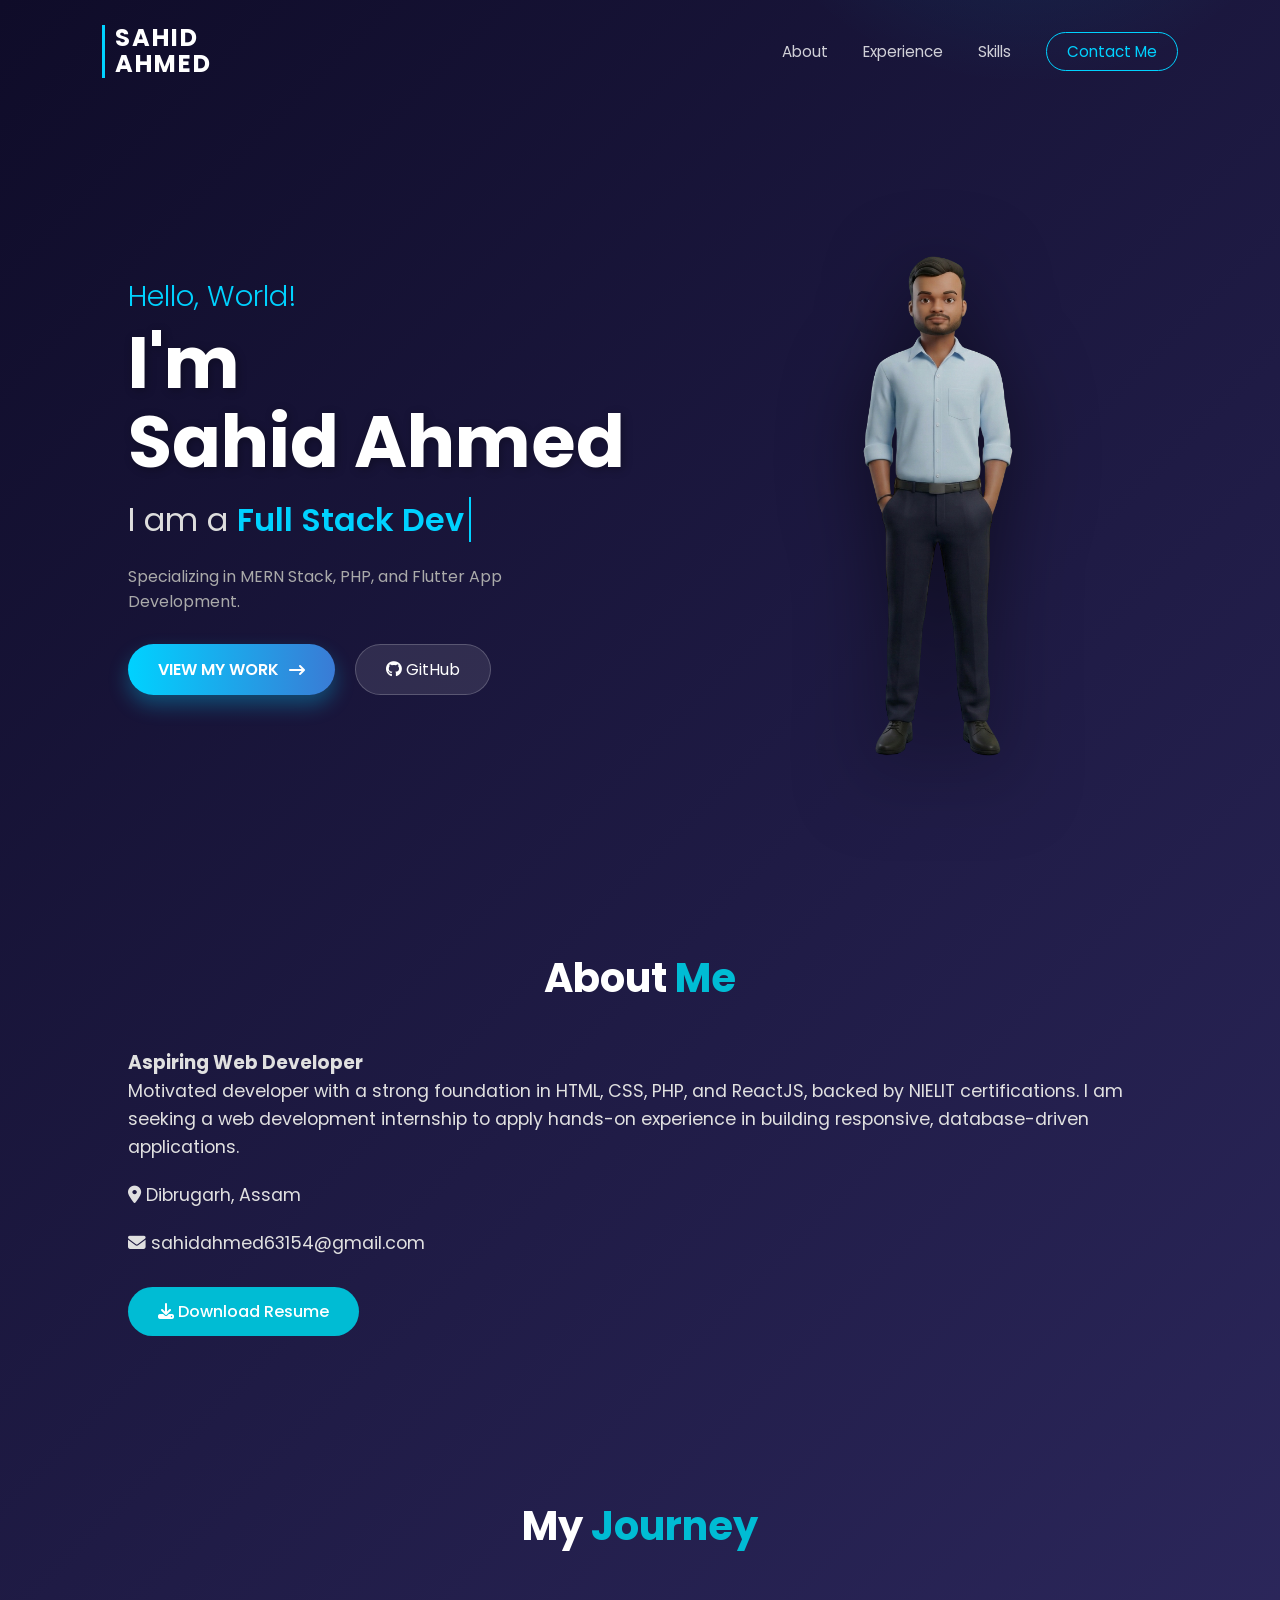
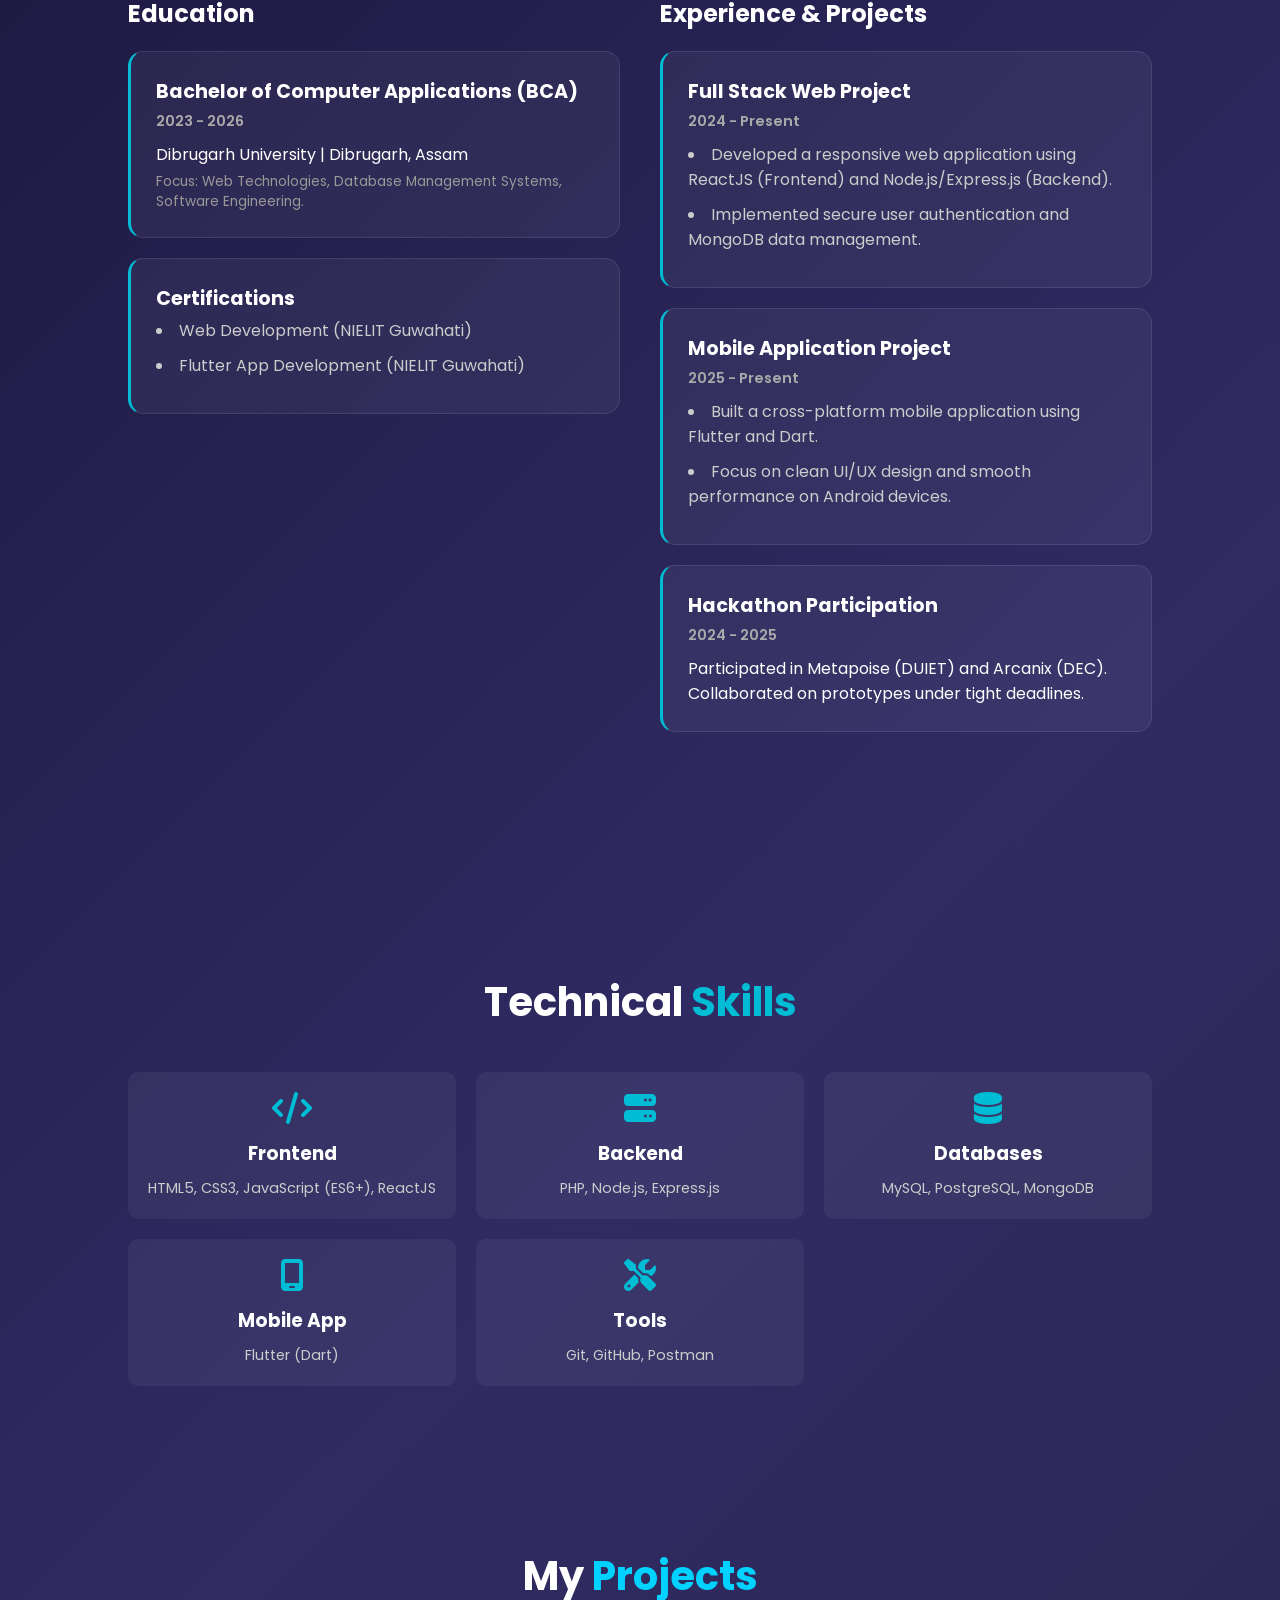
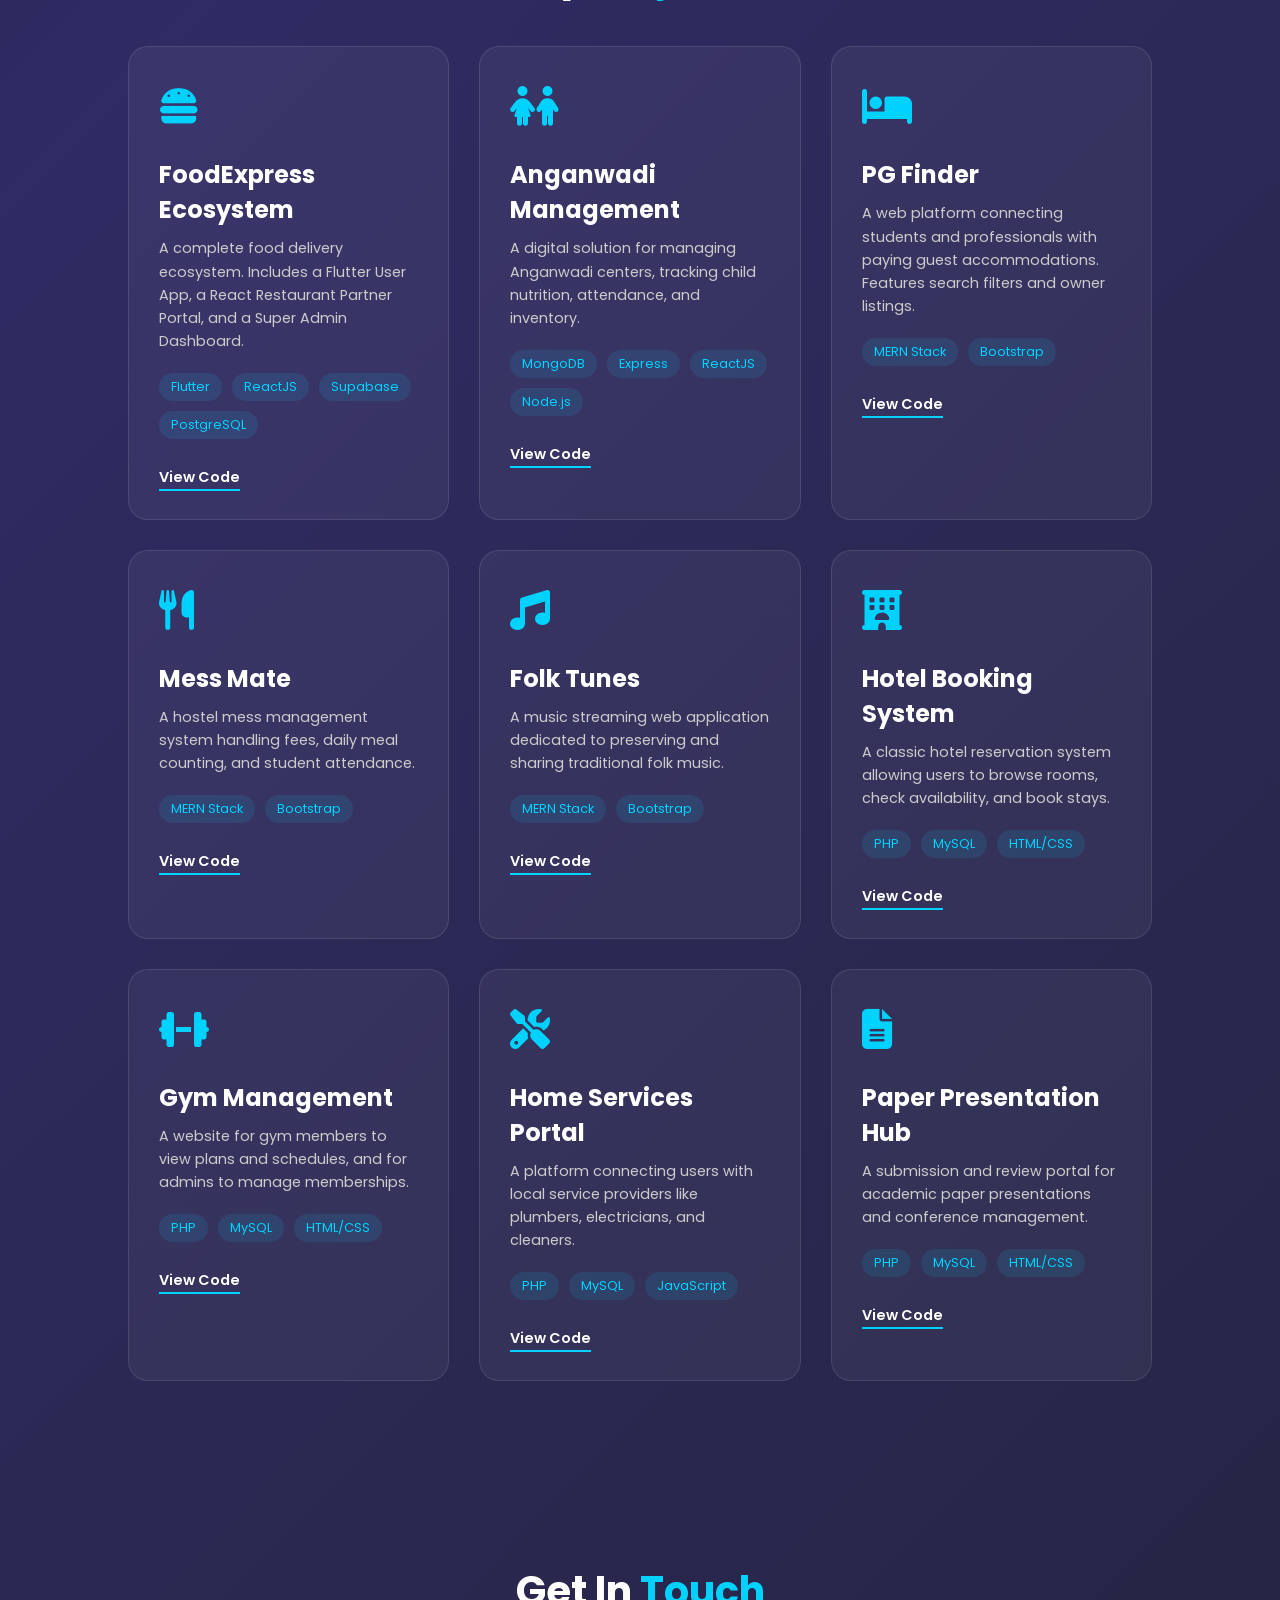
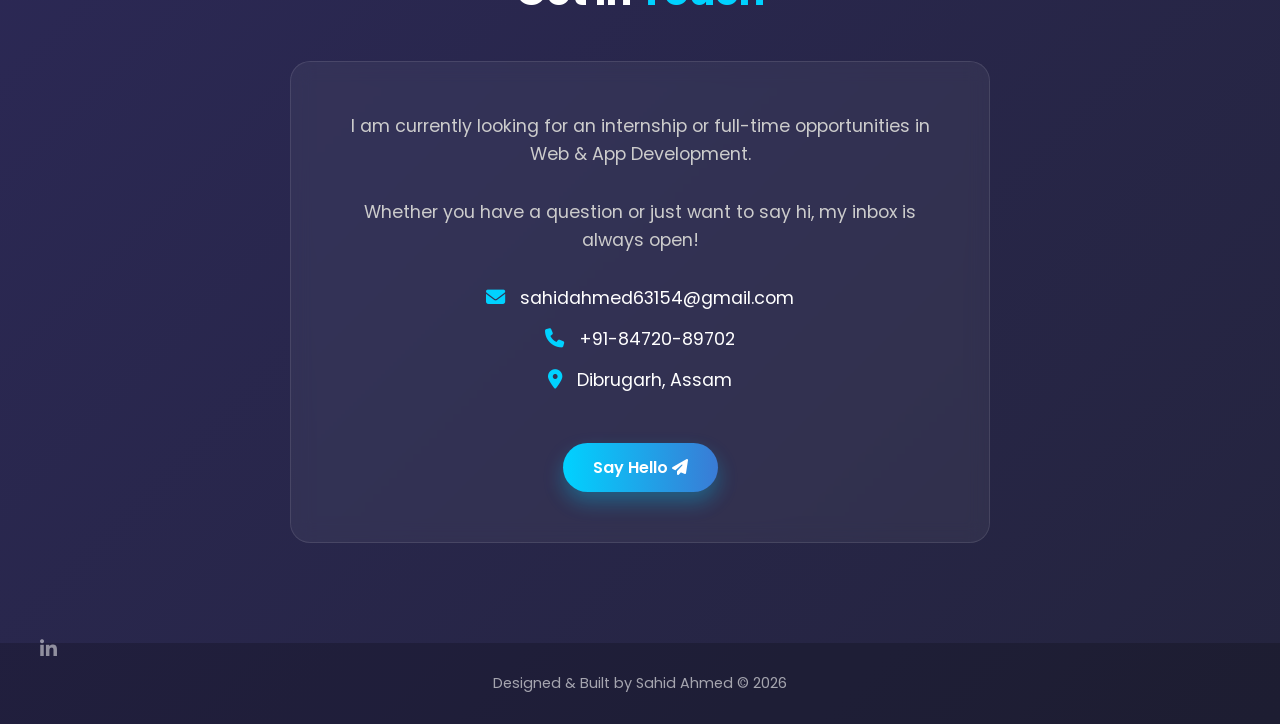
==== index.html @ f1ed44a5 "My portfolio website initial commit" ====
<!DOCTYPE html>
<html lang="en">
<head>
    <meta charset="UTF-8">
    <meta name="viewport" content="width=device-width, initial-scale=1.0">
    <title>Sahid Ahmed | Portfolio</title>
    <link href="https://fonts.googleapis.com/css2?family=Poppins:wght@300;500;700&display=swap" rel="stylesheet">
    <link rel="stylesheet" href="https://cdnjs.cloudflare.com/ajax/libs/font-awesome/6.4.0/css/all.min.css">
    <link rel="stylesheet" href="style.css">
    
    <style>
        /* --- FIX: CSS RESET --- */
        /* This removes the empty space/gap on the right side */
        * {
            margin: 0;
            padding: 0;
            box-sizing: border-box;
        }

        html, body {
            width: 100%;
            max-width: 100%;
            overflow-x: hidden; /* Prevents unwanted horizontal scrolling */
        }
        /* --------------------- */

        /* General Section Styling */
        section { padding: 80px 10%; }
        h2.section-title { font-size: 2.5rem; margin-bottom: 40px; color: #fff; }
        h2.section-title span { color: #00bcd4; }
        
        /* About Section */
        .about-container { display: flex; gap: 40px; align-items: center; color: #e0e0e0; }
        .about-text p { font-size: 1.1rem; line-height: 1.6; margin-bottom: 20px; }
        
        /* Resume Button */
        .btn-download {
            display: inline-block;
            padding: 12px 30px;
            background: #00bcd4;
            color: #fff;
            text-decoration: none;
            border-radius: 30px;
            font-weight: 500;
            transition: 0.3s;
            margin-top: 10px;
        }
        .btn-download:hover { background: #008ba3; transform: translateY(-3px); }

        /* Experience & Education Grid */
        .timeline-grid { display: grid; grid-template-columns: 1fr 1fr; gap: 40px; margin-bottom: 60px; }
        .timeline-box { background: rgba(255, 255, 255, 0.05); padding: 25px; border-radius: 15px; margin-bottom: 20px; border-left: 3px solid #00bcd4; }
        .timeline-box h3 { color: #fff; font-size: 1.2rem; margin-bottom: 5px; }
        .timeline-box .date { color: #aaa; font-size: 0.9rem; margin-bottom: 10px; display: block; }
        .timeline-box ul { list-style-position: inside; color: #ccc; }

        /* Skills Grid */
        .skills-container { display: grid; grid-template-columns: repeat(auto-fit, minmax(250px, 1fr)); gap: 20px; }
        .skill-card { background: rgba(255, 255, 255, 0.05); padding: 20px; border-radius: 10px; text-align: center; transition: 0.3s; }
        .skill-card:hover { transform: translateY(-5px); background: rgba(255, 255, 255, 0.1); }
        .skill-card i { font-size: 2rem; color: #00bcd4; margin-bottom: 15px; }
        .skill-card h3 { color: #fff; margin-bottom: 10px; }
        .skill-card p { color: #ccc; font-size: 0.9rem; }

        @media (max-width: 768px) {
            .about-container, .timeline-grid { flex-direction: column; grid-template-columns: 1fr; }
        }
    </style>
</head>
<body>

    <div class="background-blob"></div>

    <header>
        <a href="#" class="logo">SAHID <br> AHMED</a>
        <nav>
            <ul>
                <li><a href="#about">About</a></li>
                <li><a href="#experience">Experience</a></li>
                <li><a href="#skills">Skills</a></li>
                <li><a href="#contact" class="btn-contact">Contact Me</a></li>
            </ul>
        </nav>
    </header>

    <section class="hero">
        <div class="hero-content">
            <h3 class="fade-in delay-1">Hello, World!</h3>
            <h1 class="fade-in delay-2">I'm <br> <span class="highlight">Sahid Ahmed</span></h1>
            
            <h2 class="typing-container fade-in delay-3">I am a <span class="typing-text"></span></h2>
            
            <p class="fade-in delay-3 sub-text">
                Specializing in MERN Stack, PHP, and Flutter App Development.
            </p>

            <div class="fade-in delay-4 buttons-container">
                <a href="#projects" class="main-btn">
                    VIEW MY WORK 
                    <i class="fa-solid fa-arrow-right-long icon-arrow"></i>
                </a>
                <a href="https://github.com/Sahid1411" target="_blank" class="secondary-btn">
                    <i class="fa-brands fa-github"></i> GitHub
                </a>
            </div>
        </div>

        <div class="hero-image-container fade-in delay-3">
            <img src="./assets/image-1.png" alt="Sahid Ahmed 3D Avatar" class="avatar parallax-target">
        </div>
    </section>

    <section id="about">
        <h2 class="section-title">About <span>Me</span></h2>
        <div class="about-container">
            <div class="about-text">
                <h3>Aspiring Web Developer</h3>
                <p>
                    Motivated developer with a strong foundation in HTML, CSS, PHP, and ReactJS, backed by NIELIT certifications. 
                    I am seeking a web development internship to apply hands-on experience in building responsive, database-driven applications.
                </p>
                <div class="contact-mini">
                    <p><i class="fa-solid fa-location-dot"></i> Dibrugarh, Assam</p>
                    <p><i class="fa-solid fa-envelope"></i> sahidahmed63154@gmail.com</p>
                </div>
                <a href="./assets/Sahid Resume.pdf" target="_blank" class="btn-download">
                    <i class="fa-solid fa-download"></i> Download Resume
                </a>
            </div>
        </div>
    </section>

    <section id="experience">
        <h2 class="section-title">My <span>Journey</span></h2>
        
        <div class="timeline-grid">
            <div class="education">
                <h3 style="color:white; margin-bottom:20px; font-size: 1.5rem;">Education</h3>
                <div class="timeline-box">
                    <h3>Bachelor of Computer Applications (BCA)</h3>
                    <span class="date">2023 - 2026</span>
                    <p>Dibrugarh University | Dibrugarh, Assam</p>
                    <p style="font-size: 0.85rem; color: #999; margin-top: 5px;">Focus: Web Technologies, Database Management Systems, Software Engineering.</p>
                </div>
                <div class="timeline-box">
                    <h3>Certifications</h3>
                    <ul>
                        <li>Web Development (NIELIT Guwahati)</li>
                        <li>Flutter App Development (NIELIT Guwahati)</li>
                    </ul>
                </div>
            </div>

            <div class="experience">
                <h3 style="color:white; margin-bottom:20px; font-size: 1.5rem;">Experience & Projects</h3>
                
                <div class="timeline-box">
                    <h3>Full Stack Web Project</h3>
                    <span class="date">2024 - Present</span>
                    <ul>
                        <li>Developed a responsive web application using ReactJS (Frontend) and Node.js/Express.js (Backend).</li>
                        <li>Implemented secure user authentication and MongoDB data management.</li>
                    </ul>
                </div>

                <div class="timeline-box">
                    <h3>Mobile Application Project</h3>
                    <span class="date">2025 - Present</span>
                    <ul>
                        <li>Built a cross-platform mobile application using Flutter and Dart.</li>
                        <li>Focus on clean UI/UX design and smooth performance on Android devices.</li>
                    </ul>
                </div>

                <div class="timeline-box">
                    <h3>Hackathon Participation</h3>
                    <span class="date">2024 - 2025</span>
                    <p>Participated in Metapoise (DUIET) and Arcanix (DEC). Collaborated on prototypes under tight deadlines.</p>
                </div>
            </div>
        </div>
    </section>

    <section id="skills">
        <h2 class="section-title">Technical <span>Skills</span></h2>
        
        <div class="skills-container">
            <div class="skill-card">
                <i class="fa-solid fa-code"></i>
                <h3>Frontend</h3>
                <p>HTML5, CSS3, JavaScript (ES6+), ReactJS</p>
            </div>
            <div class="skill-card">
                <i class="fa-solid fa-server"></i>
                <h3>Backend</h3>
                <p>PHP, Node.js, Express.js</p>
            </div>
            <div class="skill-card">
                <i class="fa-solid fa-database"></i>
                <h3>Databases</h3>
                <p>MySQL, PostgreSQL, MongoDB</p>
            </div>
            <div class="skill-card">
                <i class="fa-solid fa-mobile-screen"></i>
                <h3>Mobile App</h3>
                <p>Flutter (Dart)</p>
            </div>
            <div class="skill-card">
                <i class="fa-solid fa-screwdriver-wrench"></i>
                <h3>Tools</h3>
                <p>Git, GitHub, Postman</p>
            </div>
        </div>
    </section>

    <section id="projects" class="projects-section">
        <h2 class="section-title">My <span class="highlight">Projects</span></h2>
        
        <div class="projects-container">
            
            <div class="project-card">
                <div class="card-icon"><i class="fa-solid fa-burger"></i></div>
                <h3>FoodExpress Ecosystem</h3>
                <p>A complete food delivery ecosystem. Includes a Flutter User App, a React Restaurant Partner Portal, and a Super Admin Dashboard.</p>
                <div class="tech-stack">
                    <span>Flutter</span>
                    <span>ReactJS</span>
                    <span>Supabase</span>
                    <span>PostgreSQL</span>
                </div>
                <a href="#" class="card-btn">View Code</a>
            </div>

            <div class="project-card">
                <div class="card-icon"><i class="fa-solid fa-children"></i></div>
                <h3>Anganwadi Management</h3>
                <p>A digital solution for managing Anganwadi centers, tracking child nutrition, attendance, and inventory.</p>
                <div class="tech-stack">
                    <span>MongoDB</span>
                    <span>Express</span>
                    <span>ReactJS</span>
                    <span>Node.js</span>
                </div>
                <a href="#" class="card-btn">View Code</a>
            </div>

            <div class="project-card">
                <div class="card-icon"><i class="fa-solid fa-bed"></i></div>
                <h3>PG Finder</h3>
                <p>A web platform connecting students and professionals with paying guest accommodations. Features search filters and owner listings.</p>
                <div class="tech-stack">
                    <span>MERN Stack</span>
                    <span>Bootstrap</span>
                </div>
                <a href="#" class="card-btn">View Code</a>
            </div>

            <div class="project-card">
                <div class="card-icon"><i class="fa-solid fa-utensils"></i></div>
                <h3>Mess Mate</h3>
                <p>A hostel mess management system handling fees, daily meal counting, and student attendance.</p>
                <div class="tech-stack">
                    <span>MERN Stack</span>
                    <span>Bootstrap</span>
                </div>
                <a href="#" class="card-btn">View Code</a>
            </div>

            <div class="project-card">
                <div class="card-icon"><i class="fa-solid fa-music"></i></div>
                <h3>Folk Tunes</h3>
                <p>A music streaming web application dedicated to preserving and sharing traditional folk music.</p>
                <div class="tech-stack">
                    <span>MERN Stack</span>
                    <span>Bootstrap</span>
                </div>
                <a href="#" class="card-btn">View Code</a>
            </div>

            <div class="project-card">
                <div class="card-icon"><i class="fa-solid fa-hotel"></i></div>
                <h3>Hotel Booking System</h3>
                <p>A classic hotel reservation system allowing users to browse rooms, check availability, and book stays.</p>
                <div class="tech-stack">
                    <span>PHP</span>
                    <span>MySQL</span>
                    <span>HTML/CSS</span>
                </div>
                <a href="#" class="card-btn">View Code</a>
            </div>

            <div class="project-card">
                <div class="card-icon"><i class="fa-solid fa-dumbbell"></i></div>
                <h3>Gym Management</h3>
                <p>A website for gym members to view plans and schedules, and for admins to manage memberships.</p>
                <div class="tech-stack">
                    <span>PHP</span>
                    <span>MySQL</span>
                    <span>HTML/CSS</span>
                </div>
                <a href="#" class="card-btn">View Code</a>
            </div>

            <div class="project-card">
                <div class="card-icon"><i class="fa-solid fa-screwdriver-wrench"></i></div>
                <h3>Home Services Portal</h3>
                <p>A platform connecting users with local service providers like plumbers, electricians, and cleaners.</p>
                <div class="tech-stack">
                    <span>PHP</span>
                    <span>MySQL</span>
                    <span>JavaScript</span>
                </div>
                <a href="#" class="card-btn">View Code</a>
            </div>

            <div class="project-card">
                <div class="card-icon"><i class="fa-solid fa-file-lines"></i></div>
                <h3>Paper Presentation Hub</h3>
                <p>A submission and review portal for academic paper presentations and conference management.</p>
                <div class="tech-stack">
                    <span>PHP</span>
                    <span>MySQL</span>
                    <span>HTML/CSS</span>
                </div>
                <a href="#" class="card-btn">View Code</a>
            </div>

        </div>
    </section>

    <section id="contact" class="contact-section">
        <h2 class="section-title">Get In <span class="highlight">Touch</span></h2>
        
        <div class="contact-container">
            <div class="contact-content">
                <p>I am currently looking for an internship or full-time opportunities in Web & App Development.</p>
                <p>Whether you have a question or just want to say hi, my inbox is always open!</p>
                
                <div class="contact-details">
                    <div class="contact-item">
                        <i class="fa-solid fa-envelope"></i>
                        <span>sahidahmed63154@gmail.com</span>
                    </div>
                    <div class="contact-item">
                        <i class="fa-solid fa-phone"></i>
                        <span>+91-84720-89702</span>
                    </div>
                    <div class="contact-item">
                        <i class="fa-solid fa-location-dot"></i>
                        <span>Dibrugarh, Assam</span>
                    </div>
                </div>

                <a href="mailto:sahidahmed63154@gmail.com" class="main-btn contact-btn">
                    Say Hello <i class="fa-solid fa-paper-plane"></i>
                </a>
            </div>
        </div>
    </section>

    <footer>
        <p>Designed & Built by <span class="highlight">Sahid Ahmed</span> © <span id="real_date"></span></p>
    </footer>

    <div class="social-sidebar fade-in delay-4">
        <a href="https://www.linkedin.com/in/sahid-ahmed-0505822b9/" target="_blank"><i class="fa-brands fa-linkedin-in"></i></a>
        <!-- <a href="#"><i class="fa-brands fa-instagram"></i></a> -->
        <a href="mailto:sahidahmed63154@gmail.com"><i class="fa-envelope"></i></a>
    </div>

    <script src="script.js"></script>

    <script>
       function setDate() { 
            const now = new Date();
            const year = now.getFullYear();
            document.getElementById('real_date').innerHTML = year;
        }

        // 2. Call the function here immediately
        setDate();
    </script>
</body>
</html>
---- style.css ----
/* === Color Variables === */
:root {
    --bg-start: #0f0c29;
    --bg-middle: #302b63;
    --bg-end: #24243e;
    --accent: #00d2ff; /* Cyan Blue for a tech feel */
    --accent-hover: #3a7bd5;
    --text-white: #ffffff;
    --glass: rgba(255, 255, 255, 0.1);
}

* {
    margin: 0;
    padding: 0;
    box-sizing: border-box;
    font-family: 'Poppins', sans-serif;
}

body {
    background: linear-gradient(135deg, var(--bg-start), var(--bg-middle), var(--bg-end));
    color: var(--text-white);
    min-height: 100vh;
    overflow-x: hidden;
    position: relative;
}

/* === Floating Background Glow === */
.background-blob {
    position: absolute;
    top: -10%;
    right: -5%;
    width: 50vw;
    height: 50vw;
    background: radial-gradient(circle, rgba(0, 210, 255, 0.15) 0%, rgba(0,0,0,0) 70%);
    border-radius: 50%;
    z-index: -1;
    pointer-events: none;
    animation: pulse 10s infinite alternate;
}

@keyframes pulse {
    0% { transform: scale(1); }
    100% { transform: scale(1.1); }
}

/* === Header === */
header {
    display: flex;
    justify-content: space-between;
    align-items: center;
    padding: 25px 8%;
    width: 100%;
    z-index: 100;
}

.logo {
    font-weight: 700;
    font-size: 1.5rem;
    color: var(--text-white);
    text-decoration: none;
    letter-spacing: 2px;
    border-left: 3px solid var(--accent);
    padding-left: 10px;
    line-height: 1.1;
}

nav ul {
    display: flex;
    list-style: none;
}

nav ul li {
    margin-left: 35px;
}

nav ul li a {
    text-decoration: none;
    color: rgba(255,255,255,0.8);
    font-size: 0.95rem;
    transition: 0.3s;
}

nav ul li a:hover {
    color: var(--accent);
}

.btn-contact {
    padding: 8px 20px;
    border: 1px solid var(--accent);
    border-radius: 20px;
    color: var(--accent) !important;
}

.btn-contact:hover {
    background: var(--accent);
    color: #fff !important;
    box-shadow: 0 0 15px var(--accent);
}

/* === Hero Section === */
.hero {
    height: 85vh;
    display: flex;
    align-items: center;
    justify-content: space-between;
    padding: 0 10%;
}

.hero-content {
    max-width: 600px;
    z-index: 2;
}

.hero-content h3 {
    font-size: 1.8rem;
    font-weight: 300;
    color: var(--accent);
    margin-bottom: 5px;
}

.hero-content h1 {
    font-size: 4.5rem;
    font-weight: 700;
    line-height: 1.1;
    margin-bottom: 15px;
    text-shadow: 2px 2px 10px rgba(0,0,0,0.3);
}

.typing-container {
    font-size: 2rem;
    font-weight: 400;
    margin-bottom: 20px;
    color: #ddd;
    height: 3rem; /* Fixed height to prevent jumping */
}

.typing-text {
    color: var(--accent);
    font-weight: 600;
    border-right: 2px solid var(--accent); /* Cursor */
    padding-right: 5px;
    animation: blink 0.7s infinite;
}

@keyframes blink { 50% { border-color: transparent; } }

.sub-text {
    font-size: 1rem;
    color: #aaa;
    margin-bottom: 30px;
    max-width: 80%;
}

/* === Buttons === */
.buttons-container {
    display: flex;
    gap: 20px;
}

.main-btn {
    text-decoration: none;
    background: linear-gradient(to right, var(--accent), var(--accent-hover));
    color: white;
    padding: 12px 30px;
    border-radius: 30px;
    font-weight: 600;
    box-shadow: 0 10px 20px rgba(0, 210, 255, 0.3);
    transition: transform 0.3s;
    display: flex;
    align-items: center;
    gap: 10px;
}

.secondary-btn {
    text-decoration: none;
    color: white;
    padding: 12px 30px;
    border-radius: 30px;
    border: 1px solid rgba(255,255,255,0.2);
    background: var(--glass);
    backdrop-filter: blur(5px);
    transition: 0.3s;
}

.main-btn:hover, .secondary-btn:hover {
    transform: translateY(-3px);
}

/* === Avatar & Parallax === */
.hero-image-container {
    position: relative;
    width: 45%;
    display: flex;
    justify-content: center;
}

.avatar {
    width: 100%;
    max-width: 500px;
    /* This makes the image look 3D and floating */
    filter: drop-shadow(0 20px 40px rgba(0,0,0,0.5)); 
    transition: transform 0.1s ease-out;
}

/* === Social Sidebar === */
.social-sidebar {
    position: absolute;
    left: 40px;
    bottom: 40px;
    display: flex;
    flex-direction: column;
    gap: 20px;
}

.social-sidebar a {
    color: rgba(255,255,255,0.5);
    font-size: 1.2rem;
    transition: 0.3s;
}

.social-sidebar a:hover {
    color: var(--accent);
    transform: scale(1.2);
}

/* === Entrance Animation === */
.fade-in {
    opacity: 0;
    transform: translateY(30px);
    animation: fadeInUp 0.8s forwards;
}

.delay-1 { animation-delay: 0.2s; }
.delay-2 { animation-delay: 0.4s; }
.delay-3 { animation-delay: 0.6s; }
.delay-4 { animation-delay: 0.8s; }

@keyframes fadeInUp {
    to {
        opacity: 1;
        transform: translateY(0);
    }
}

/* Responsive */
@media (max-width: 900px) {
    .hero { flex-direction: column-reverse; justify-content: center; text-align: center; height: auto; padding-top: 100px; }
    .logo { font-size: 1.2rem; }
    nav { display: none; } /* Hidden for mobile simplicity */
    .hero-image-container { width: 80%; margin-bottom: 30px; }
    .buttons-container { justify-content: center; }
    .social-sidebar { display: none; }
    .hero-content h1 { font-size: 3rem; }
}


/* === PROJECTS SECTION STYLES === */
.projects-section {
    padding: 80px 10%;
    min-height: 100vh; /* Takes up full screen height */
    position: relative;
    z-index: 2;
}

.section-title {
    font-size: 2.5rem;
    text-align: center;
    margin-bottom: 60px;
}

.section-title .highlight {
    color: var(--accent);
}

.projects-container {
    display: grid;
    grid-template-columns: repeat(auto-fit, minmax(300px, 1fr));
    gap: 30px;
}

.project-card {
    background: rgba(255, 255, 255, 0.05); /* Glass effect */
    border: 1px solid rgba(255, 255, 255, 0.1);
    border-radius: 20px;
    padding: 30px;
    transition: 0.4s ease;
    position: relative;
    overflow: hidden;
}

.project-card:hover {
    transform: translateY(-10px);
    background: rgba(255, 255, 255, 0.1);
    border-color: var(--accent);
    box-shadow: 0 10px 30px rgba(0, 210, 255, 0.2);
}

.card-icon {
    font-size: 2.5rem;
    color: var(--accent);
    margin-bottom: 20px;
}

.project-card h3 {
    font-size: 1.5rem;
    margin-bottom: 10px;
}

.project-card p {
    font-size: 0.9rem;
    color: #ccc;
    margin-bottom: 20px;
    line-height: 1.6;
}

.tech-stack {
    display: flex;
    gap: 10px;
    margin-bottom: 25px;
    flex-wrap: wrap;
}

.tech-stack span {
    font-size: 0.8rem;
    background: rgba(0, 210, 255, 0.1);
    color: var(--accent);
    padding: 5px 12px;
    border-radius: 15px;
}

.card-btn {
    text-decoration: none;
    color: white;
    font-size: 0.9rem;
    font-weight: 600;
    border-bottom: 2px solid var(--accent);
    padding-bottom: 2px;
    transition: 0.3s;
}

.card-btn:hover {
    color: var(--accent);
}

/* =========================================
   EXPERIENCE & EDUCATION CARD HOVER EFFECTS
   ========================================= */

/* This ensures your experience/education cards share the same 
   base styling and hover effects as the project cards.
*/

/* 1. Base Card Styling (Glass Effect) */
.timeline-box {
    background: rgba(255, 255, 255, 0.05); /* Glassy background */
    border: 1px solid rgba(255, 255, 255, 0.1); /* Subtle border */
    border-radius: 20px; /* Rounded corners */
    padding: 30px;
    transition: all 0.4s ease; /* Smooth transition for the hover effect */
    position: relative;
    overflow: hidden;
    margin-bottom: 30px; /* Spacing between cards */
}

/* 2. The Hover Effect (Move up + Glow) */
.timeline-box:hover {
    transform: translateY(-10px); /* Move up by 10px */
    background: rgba(255, 255, 255, 0.1); /* Slightly brighter background */
    border-color: var(--accent); /* Accent color border */
    box-shadow: 0 10px 30px rgba(0, 210, 255, 0.2); /* Glowing shadow */
}

/* 3. Styling for list items inside the cards */
.timeline-box ul li {
    margin-bottom: 10px;
    color: #ccc; /* Lighter text color */
}

/* 4. Make sure the "date" stands out */
.timeline-box .date {
    color: var(--accent);
    font-weight: 600;
    display: block;
    margin-bottom: 15px;
}

/* === CONTACT SECTION === */
.contact-section {
    padding: 100px 10%;
    text-align: center;
    position: relative;
    z-index: 2;
}

.contact-container {
    display: flex;
    justify-content: center;
    align-items: center;
}

.contact-content {
    background: rgba(255, 255, 255, 0.05);
    padding: 50px;
    border-radius: 20px;
    border: 1px solid rgba(255, 255, 255, 0.1);
    max-width: 700px;
    backdrop-filter: blur(10px);
}

.contact-content p {
    color: #ccc;
    font-size: 1.1rem;
    margin-bottom: 30px;
    line-height: 1.6;
}

.contact-details {
    display: flex;
    flex-direction: column;
    gap: 15px;
    margin-bottom: 40px;
}

.contact-item {
    display: flex;
    align-items: center;
    justify-content: center;
    gap: 15px;
    font-size: 1.1rem;
    color: var(--text-white);
}

.contact-item i {
    color: var(--accent);
    font-size: 1.2rem;
}

.contact-btn {
    display: inline-block;
    margin-top: 10px;
}

/* === FOOTER === */
footer {
    text-align: center;
    padding: 30px;
    background: rgba(0, 0, 0, 0.2);
    color: rgba(255, 255, 255, 0.6);
    font-size: 0.9rem;
}
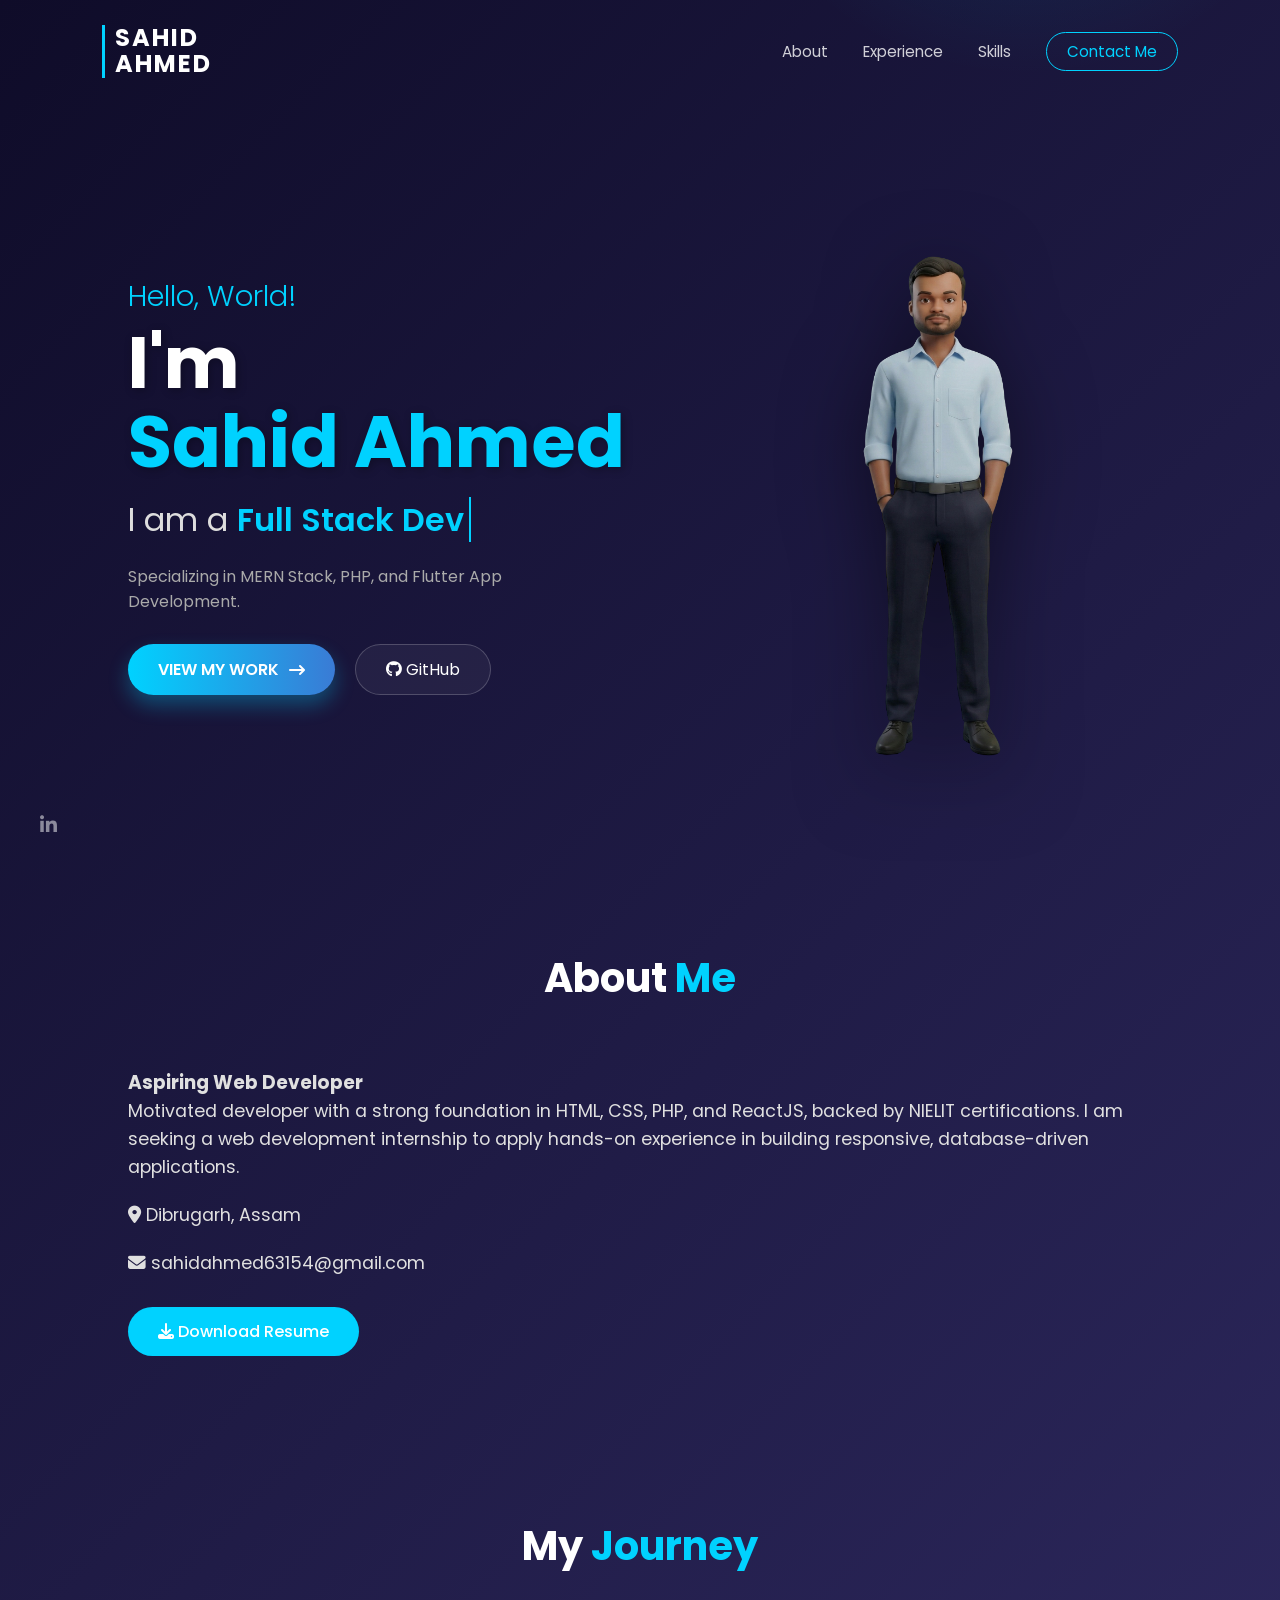
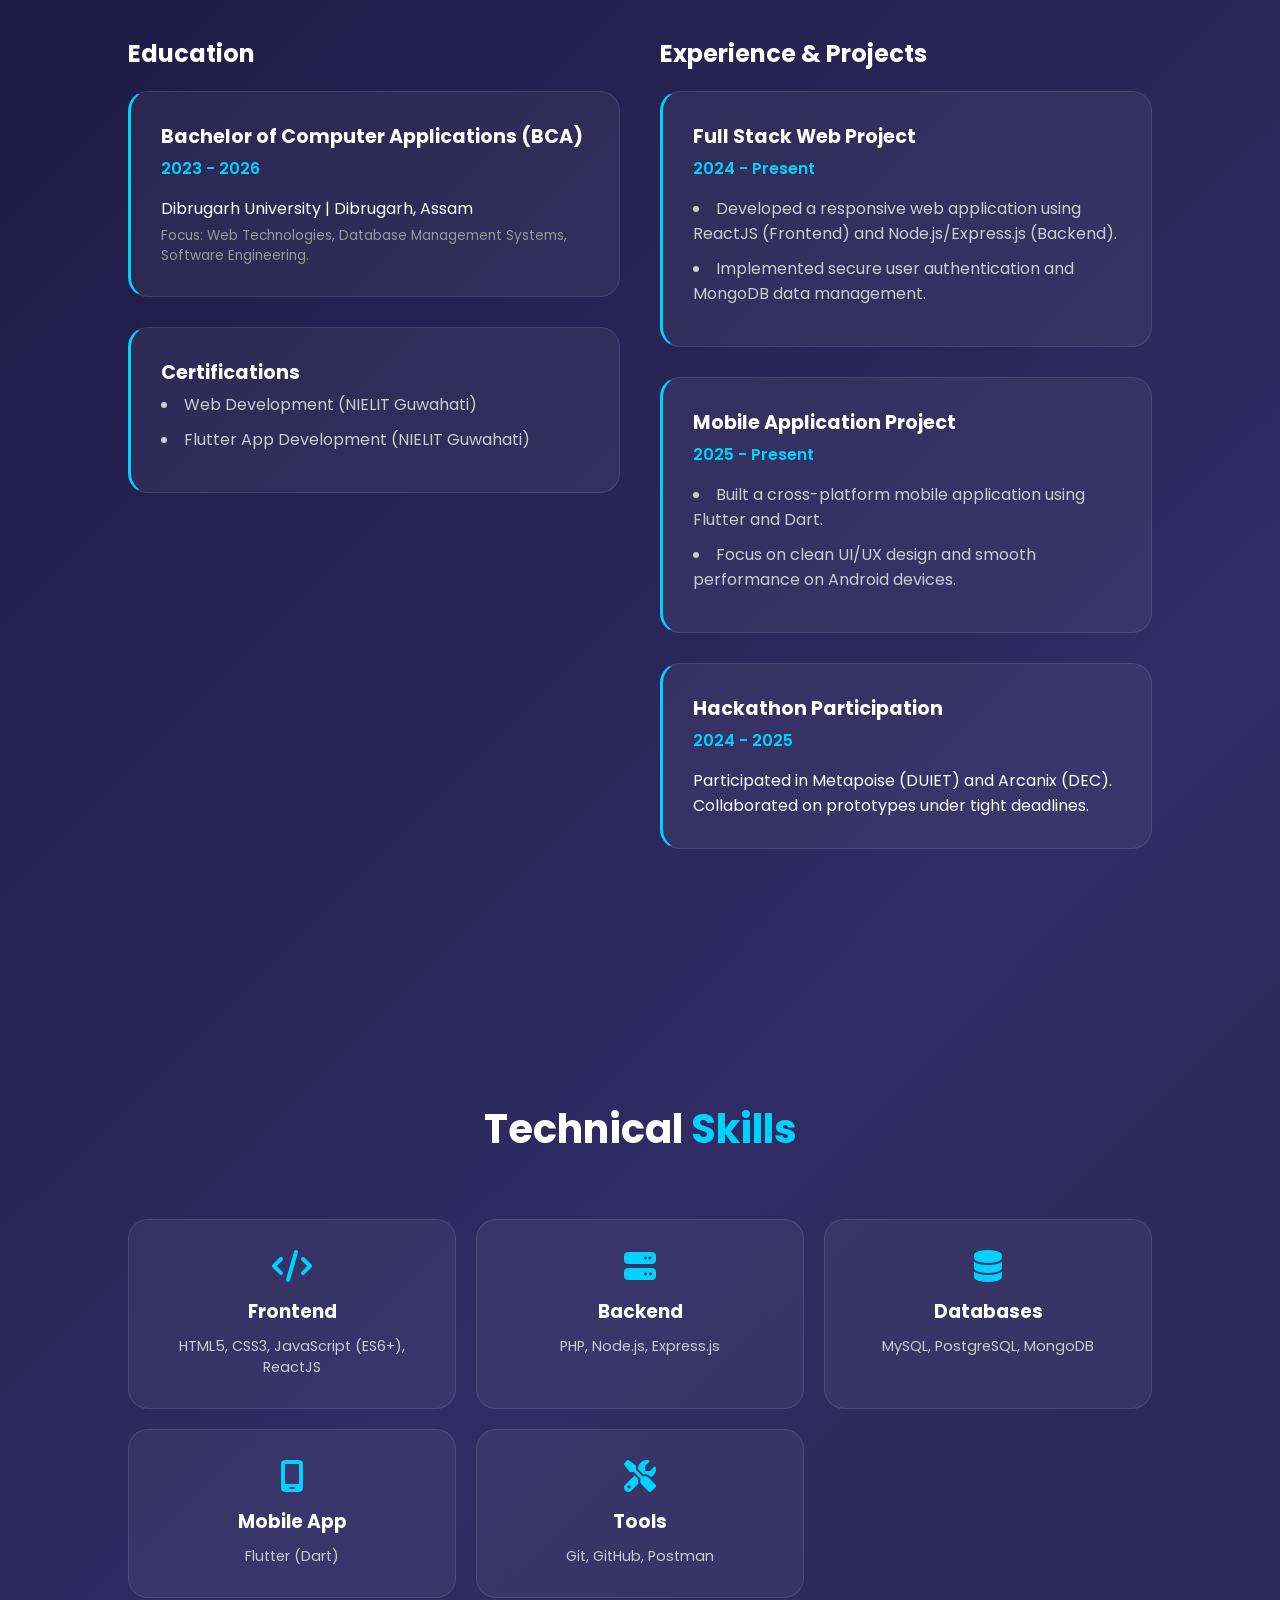
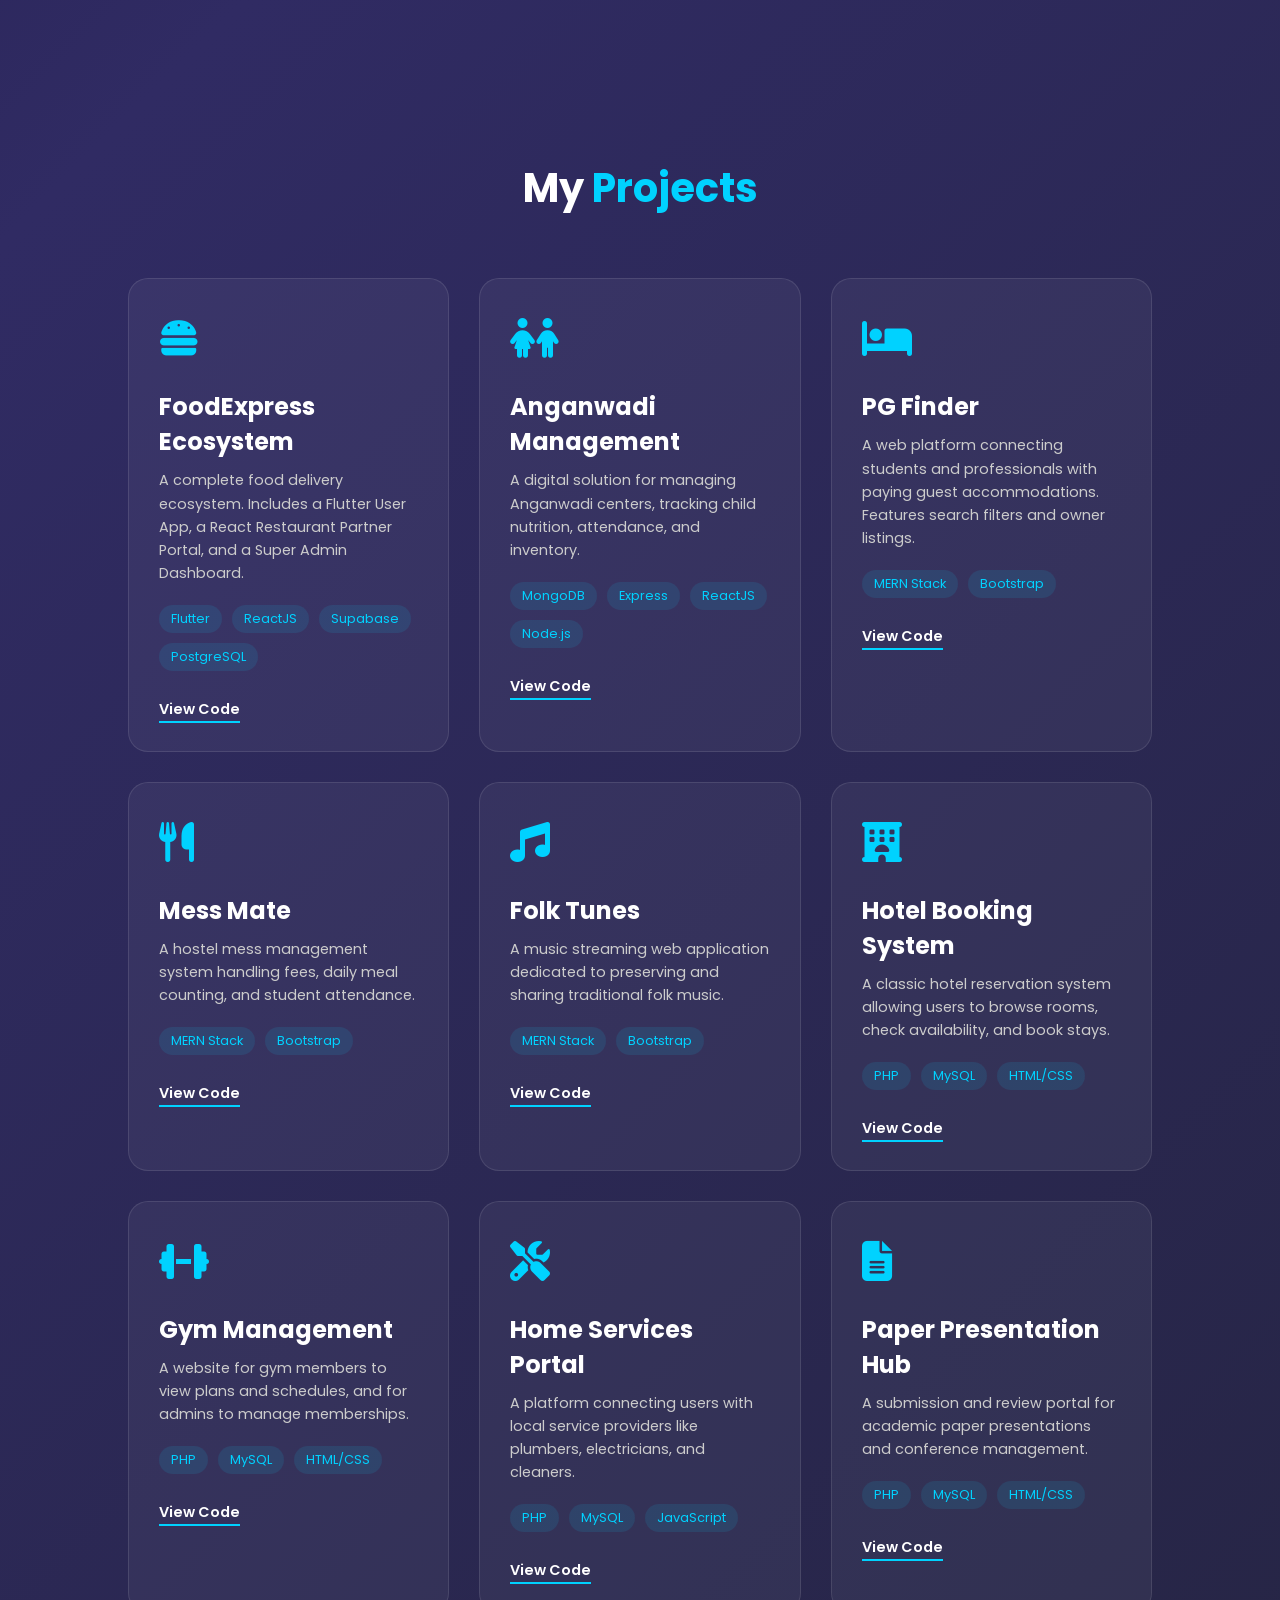
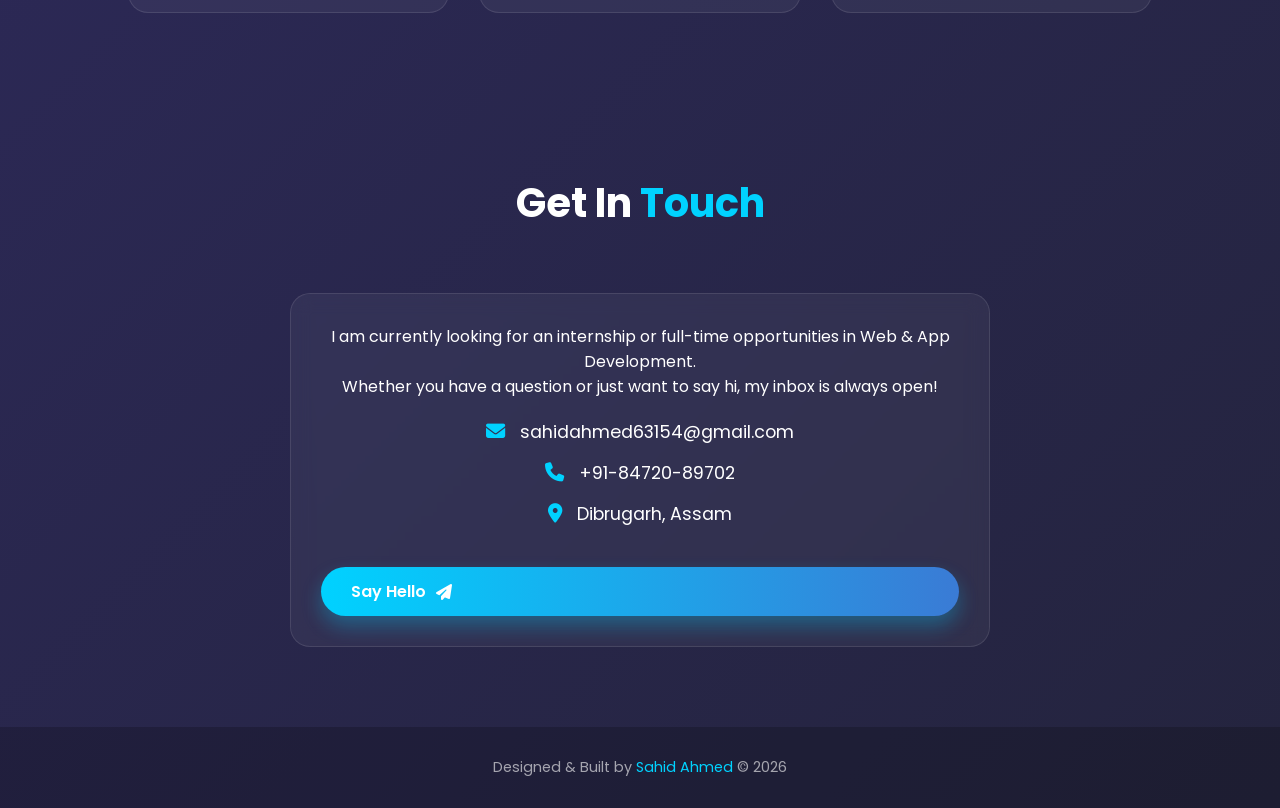
==== commit 6d9e2dfc: "Fixed mobile responsiveness and updated styles" ====
--- a/index.html
+++ b/index.html
@@ -7,65 +7,6 @@
     <link href="https://fonts.googleapis.com/css2?family=Poppins:wght@300;500;700&display=swap" rel="stylesheet">
     <link rel="stylesheet" href="https://cdnjs.cloudflare.com/ajax/libs/font-awesome/6.4.0/css/all.min.css">
     <link rel="stylesheet" href="style.css">
-    
-    <style>
-        /* --- FIX: CSS RESET --- */
-        /* This removes the empty space/gap on the right side */
-        * {
-            margin: 0;
-            padding: 0;
-            box-sizing: border-box;
-        }
-
-        html, body {
-            width: 100%;
-            max-width: 100%;
-            overflow-x: hidden; /* Prevents unwanted horizontal scrolling */
-        }
-        /* --------------------- */
-
-        /* General Section Styling */
-        section { padding: 80px 10%; }
-        h2.section-title { font-size: 2.5rem; margin-bottom: 40px; color: #fff; }
-        h2.section-title span { color: #00bcd4; }
-        
-        /* About Section */
-        .about-container { display: flex; gap: 40px; align-items: center; color: #e0e0e0; }
-        .about-text p { font-size: 1.1rem; line-height: 1.6; margin-bottom: 20px; }
-        
-        /* Resume Button */
-        .btn-download {
-            display: inline-block;
-            padding: 12px 30px;
-            background: #00bcd4;
-            color: #fff;
-            text-decoration: none;
-            border-radius: 30px;
-            font-weight: 500;
-            transition: 0.3s;
-            margin-top: 10px;
-        }
-        .btn-download:hover { background: #008ba3; transform: translateY(-3px); }
-
-        /* Experience & Education Grid */
-        .timeline-grid { display: grid; grid-template-columns: 1fr 1fr; gap: 40px; margin-bottom: 60px; }
-        .timeline-box { background: rgba(255, 255, 255, 0.05); padding: 25px; border-radius: 15px; margin-bottom: 20px; border-left: 3px solid #00bcd4; }
-        .timeline-box h3 { color: #fff; font-size: 1.2rem; margin-bottom: 5px; }
-        .timeline-box .date { color: #aaa; font-size: 0.9rem; margin-bottom: 10px; display: block; }
-        .timeline-box ul { list-style-position: inside; color: #ccc; }
-
-        /* Skills Grid */
-        .skills-container { display: grid; grid-template-columns: repeat(auto-fit, minmax(250px, 1fr)); gap: 20px; }
-        .skill-card { background: rgba(255, 255, 255, 0.05); padding: 20px; border-radius: 10px; text-align: center; transition: 0.3s; }
-        .skill-card:hover { transform: translateY(-5px); background: rgba(255, 255, 255, 0.1); }
-        .skill-card i { font-size: 2rem; color: #00bcd4; margin-bottom: 15px; }
-        .skill-card h3 { color: #fff; margin-bottom: 10px; }
-        .skill-card p { color: #ccc; font-size: 0.9rem; }
-
-        @media (max-width: 768px) {
-            .about-container, .timeline-grid { flex-direction: column; grid-template-columns: 1fr; }
-        }
-    </style>
 </head>
 <body>
 
--- a/style.css
+++ b/style.css
@@ -1,12 +1,15 @@
-/* === Color Variables === */
+/* =========================================
+   1. GLOBAL VARIABLES & RESET
+   ========================================= */
 :root {
     --bg-start: #0f0c29;
     --bg-middle: #302b63;
     --bg-end: #24243e;
-    --accent: #00d2ff; /* Cyan Blue for a tech feel */
+    --accent: #00d2ff;
     --accent-hover: #3a7bd5;
     --text-white: #ffffff;
-    --glass: rgba(255, 255, 255, 0.1);
+    --glass: rgba(255, 255, 255, 0.05);
+    --glass-border: rgba(255, 255, 255, 0.1);
 }
 
 * {
@@ -16,15 +19,38 @@
     font-family: 'Poppins', sans-serif;
 }
 
+html, body {
+    width: 100%;
+    max-width: 100%;
+    overflow-x: hidden; /* Critical for mobile */
+}
+
 body {
     background: linear-gradient(135deg, var(--bg-start), var(--bg-middle), var(--bg-end));
     color: var(--text-white);
     min-height: 100vh;
-    overflow-x: hidden;
     position: relative;
 }
 
-/* === Floating Background Glow === */
+/* =========================================
+   2. REUSABLE COMPONENTS
+   ========================================= */
+section {
+    padding: 80px 10%; /* Default desktop padding */
+}
+
+.section-title {
+    font-size: 2.5rem;
+    text-align: center;
+    margin-bottom: 60px;
+    color: var(--text-white);
+}
+
+.section-title span, .highlight {
+    color: var(--accent);
+}
+
+/* Background Blob */
 .background-blob {
     position: absolute;
     top: -10%;
@@ -43,7 +69,9 @@
     100% { transform: scale(1.1); }
 }
 
-/* === Header === */
+/* =========================================
+   3. HEADER & NAVIGATION
+   ========================================= */
 header {
     display: flex;
     justify-content: space-between;
@@ -51,6 +79,7 @@
     padding: 25px 8%;
     width: 100%;
     z-index: 100;
+    position: relative; /* Changed from fixed for simpler mobile flow */
 }
 
 .logo {
@@ -67,6 +96,7 @@
 nav ul {
     display: flex;
     list-style: none;
+    align-items: center;
 }
 
 nav ul li {
@@ -97,9 +127,11 @@
     box-shadow: 0 0 15px var(--accent);
 }
 
-/* === Hero Section === */
+/* =========================================
+   4. HERO SECTION
+   ========================================= */
 .hero {
-    height: 85vh;
+    min-height: 85vh; /* Changed to min-height for flexibility */
     display: flex;
     align-items: center;
     justify-content: space-between;
@@ -131,13 +163,13 @@
     font-weight: 400;
     margin-bottom: 20px;
     color: #ddd;
-    height: 3rem; /* Fixed height to prevent jumping */
+    height: 3rem; 
 }
 
 .typing-text {
     color: var(--accent);
     font-weight: 600;
-    border-right: 2px solid var(--accent); /* Cursor */
+    border-right: 2px solid var(--accent);
     padding-right: 5px;
     animation: blink 0.7s infinite;
 }
@@ -151,7 +183,6 @@
     max-width: 80%;
 }
 
-/* === Buttons === */
 .buttons-container {
     display: flex;
     gap: 20px;
@@ -186,7 +217,6 @@
     transform: translateY(-3px);
 }
 
-/* === Avatar & Parallax === */
 .hero-image-container {
     position: relative;
     width: 45%;
@@ -197,19 +227,19 @@
 .avatar {
     width: 100%;
     max-width: 500px;
-    /* This makes the image look 3D and floating */
     filter: drop-shadow(0 20px 40px rgba(0,0,0,0.5)); 
     transition: transform 0.1s ease-out;
 }
 
-/* === Social Sidebar === */
+/* Social Sidebar */
 .social-sidebar {
-    position: absolute;
+    position: fixed; /* Fixed so it stays on screen */
     left: 40px;
     bottom: 40px;
     display: flex;
     flex-direction: column;
     gap: 20px;
+    z-index: 100;
 }
 
 .social-sidebar a {
@@ -223,228 +253,166 @@
     transform: scale(1.2);
 }
 
-/* === Entrance Animation === */
-.fade-in {
-    opacity: 0;
-    transform: translateY(30px);
-    animation: fadeInUp 0.8s forwards;
-}
-
+/* =========================================
+   5. ABOUT SECTION
+   ========================================= */
+.about-container { display: flex; gap: 40px; align-items: center; color: #e0e0e0; }
+.about-text p { font-size: 1.1rem; line-height: 1.6; margin-bottom: 20px; }
+
+.btn-download {
+    display: inline-block;
+    padding: 12px 30px;
+    background: var(--accent);
+    color: #fff;
+    text-decoration: none;
+    border-radius: 30px;
+    font-weight: 500;
+    transition: 0.3s;
+    margin-top: 10px;
+}
+.btn-download:hover { background: var(--accent-hover); transform: translateY(-3px); }
+
+/* =========================================
+   6. EXPERIENCE & PROJECTS (GRIDS)
+   ========================================= */
+.timeline-grid { display: grid; grid-template-columns: 1fr 1fr; gap: 40px; margin-bottom: 60px; }
+
+/* Timeline/Project Card Base */
+.timeline-box, .project-card, .contact-content, .skill-card {
+    background: var(--glass);
+    border: 1px solid var(--glass-border);
+    border-radius: 20px;
+    padding: 30px;
+    transition: all 0.4s ease;
+    position: relative;
+    overflow: hidden;
+}
+
+/* Card Hovers */
+.timeline-box:hover, .project-card:hover, .skill-card:hover {
+    transform: translateY(-10px);
+    background: rgba(255, 255, 255, 0.1);
+    border-color: var(--accent);
+    box-shadow: 0 10px 30px rgba(0, 210, 255, 0.2);
+}
+
+/* Timeline Specifics */
+.timeline-box { margin-bottom: 30px; border-left: 3px solid var(--accent); }
+.timeline-box h3 { color: #fff; font-size: 1.2rem; margin-bottom: 5px; }
+.timeline-box .date { color: var(--accent); font-weight: 600; display: block; margin-bottom: 15px; }
+.timeline-box ul { list-style-position: inside; color: #ccc; }
+.timeline-box ul li { margin-bottom: 10px; }
+
+/* Skills Grid */
+.skills-container { display: grid; grid-template-columns: repeat(auto-fit, minmax(250px, 1fr)); gap: 20px; }
+.skill-card { text-align: center; }
+.skill-card i { font-size: 2rem; color: var(--accent); margin-bottom: 15px; }
+.skill-card h3 { color: #fff; margin-bottom: 10px; }
+.skill-card p { color: #ccc; font-size: 0.9rem; }
+
+/* Projects Grid */
+.projects-container { 
+    display: grid; 
+    /* FIX: Changed 300px to 280px for better fit on small phones */
+    grid-template-columns: repeat(auto-fit, minmax(280px, 1fr)); 
+    gap: 30px; 
+}
+
+.card-icon { font-size: 2.5rem; color: var(--accent); margin-bottom: 20px; }
+.project-card h3 { font-size: 1.5rem; margin-bottom: 10px; }
+.project-card p { font-size: 0.9rem; color: #ccc; margin-bottom: 20px; line-height: 1.6; }
+
+.tech-stack { display: flex; gap: 10px; margin-bottom: 25px; flex-wrap: wrap; }
+.tech-stack span { font-size: 0.8rem; background: rgba(0, 210, 255, 0.1); color: var(--accent); padding: 5px 12px; border-radius: 15px; }
+
+.card-btn { text-decoration: none; color: white; font-size: 0.9rem; font-weight: 600; border-bottom: 2px solid var(--accent); padding-bottom: 2px; transition: 0.3s; }
+.card-btn:hover { color: var(--accent); }
+
+/* =========================================
+   7. CONTACT & FOOTER
+   ========================================= */
+.contact-container { display: flex; justify-content: center; align-items: center; }
+.contact-content { max-width: 700px; backdrop-filter: blur(10px); text-align: center; }
+.contact-details { display: flex; flex-direction: column; gap: 15px; margin-bottom: 40px; margin-top: 20px; }
+.contact-item { display: flex; align-items: center; justify-content: center; gap: 15px; font-size: 1.1rem; color: var(--text-white); }
+.contact-item i { color: var(--accent); font-size: 1.2rem; }
+
+footer { text-align: center; padding: 30px; background: rgba(0, 0, 0, 0.2); color: rgba(255, 255, 255, 0.6); font-size: 0.9rem; }
+
+/* =========================================
+   8. ANIMATIONS
+   ========================================= */
+.fade-in { opacity: 0; transform: translateY(30px); animation: fadeInUp 0.8s forwards; }
 .delay-1 { animation-delay: 0.2s; }
 .delay-2 { animation-delay: 0.4s; }
 .delay-3 { animation-delay: 0.6s; }
 .delay-4 { animation-delay: 0.8s; }
 
-@keyframes fadeInUp {
-    to {
-        opacity: 1;
-        transform: translateY(0);
+@keyframes fadeInUp { to { opacity: 1; transform: translateY(0); } }
+
+/* =========================================
+   9. MOBILE RESPONSIVENESS (THE FIXES)
+   ========================================= */
+
+/* TABLET & SMALL LAPTOP (Max width 992px) */
+@media (max-width: 992px) {
+    section { padding: 60px 5%; } /* Less padding */
+    
+    .hero {
+        flex-direction: column-reverse; /* Stack image on top, text below */
+        justify-content: center;
+        text-align: center;
+        padding-top: 100px;
     }
-}
-
-/* Responsive */
-@media (max-width: 900px) {
-    .hero { flex-direction: column-reverse; justify-content: center; text-align: center; height: auto; padding-top: 100px; }
-    .logo { font-size: 1.2rem; }
-    nav { display: none; } /* Hidden for mobile simplicity */
-    .hero-image-container { width: 80%; margin-bottom: 30px; }
+
+    .hero-content { margin-top: 30px; }
+    .hero-image-container { width: 70%; margin-bottom: 20px; }
+    .hero-content h1 { font-size: 3.5rem; }
+    .typing-container { justify-content: center; display: flex; } /* Center the typing */
     .buttons-container { justify-content: center; }
+    
+    /* Timeline becomes 1 column */
+    .timeline-grid { grid-template-columns: 1fr; }
+    .about-container { flex-direction: column; }
+}
+
+/* MOBILE PHONES (Max width 768px) */
+@media (max-width: 768px) {
+    /* Fix Navigation */
+    header {
+        flex-direction: column;
+        gap: 20px;
+        padding: 20px;
+    }
+    
+    nav ul {
+        gap: 20px;
+        margin-left: 0;
+        padding: 0;
+        flex-wrap: wrap; /* Allow links to wrap to next line if needed */
+        justify-content: center;
+    }
+
+    nav ul li { margin-left: 0; } /* Remove left margin for centered gap */
+
+    /* Hero Text Adjustments */
+    .hero-content h1 { font-size: 2.8rem; }
+    .typing-container { font-size: 1.5rem; height: 2rem; }
+    .sub-text { font-size: 0.9rem; margin: 0 auto 30px auto; } /* Center text */
+
+    /* Hide Sidebar, it blocks view on mobile */
     .social-sidebar { display: none; }
-    .hero-content h1 { font-size: 3rem; }
-}
-
-
-/* === PROJECTS SECTION STYLES === */
-.projects-section {
-    padding: 80px 10%;
-    min-height: 100vh; /* Takes up full screen height */
-    position: relative;
-    z-index: 2;
-}
-
-.section-title {
-    font-size: 2.5rem;
-    text-align: center;
-    margin-bottom: 60px;
-}
-
-.section-title .highlight {
-    color: var(--accent);
-}
-
-.projects-container {
-    display: grid;
-    grid-template-columns: repeat(auto-fit, minmax(300px, 1fr));
-    gap: 30px;
-}
-
-.project-card {
-    background: rgba(255, 255, 255, 0.05); /* Glass effect */
-    border: 1px solid rgba(255, 255, 255, 0.1);
-    border-radius: 20px;
-    padding: 30px;
-    transition: 0.4s ease;
-    position: relative;
-    overflow: hidden;
-}
-
-.project-card:hover {
-    transform: translateY(-10px);
-    background: rgba(255, 255, 255, 0.1);
-    border-color: var(--accent);
-    box-shadow: 0 10px 30px rgba(0, 210, 255, 0.2);
-}
-
-.card-icon {
-    font-size: 2.5rem;
-    color: var(--accent);
-    margin-bottom: 20px;
-}
-
-.project-card h3 {
-    font-size: 1.5rem;
-    margin-bottom: 10px;
-}
-
-.project-card p {
-    font-size: 0.9rem;
-    color: #ccc;
-    margin-bottom: 20px;
-    line-height: 1.6;
-}
-
-.tech-stack {
-    display: flex;
-    gap: 10px;
-    margin-bottom: 25px;
-    flex-wrap: wrap;
-}
-
-.tech-stack span {
-    font-size: 0.8rem;
-    background: rgba(0, 210, 255, 0.1);
-    color: var(--accent);
-    padding: 5px 12px;
-    border-radius: 15px;
-}
-
-.card-btn {
-    text-decoration: none;
-    color: white;
-    font-size: 0.9rem;
-    font-weight: 600;
-    border-bottom: 2px solid var(--accent);
-    padding-bottom: 2px;
-    transition: 0.3s;
-}
-
-.card-btn:hover {
-    color: var(--accent);
-}
-
-/* =========================================
-   EXPERIENCE & EDUCATION CARD HOVER EFFECTS
-   ========================================= */
-
-/* This ensures your experience/education cards share the same 
-   base styling and hover effects as the project cards.
-*/
-
-/* 1. Base Card Styling (Glass Effect) */
-.timeline-box {
-    background: rgba(255, 255, 255, 0.05); /* Glassy background */
-    border: 1px solid rgba(255, 255, 255, 0.1); /* Subtle border */
-    border-radius: 20px; /* Rounded corners */
-    padding: 30px;
-    transition: all 0.4s ease; /* Smooth transition for the hover effect */
-    position: relative;
-    overflow: hidden;
-    margin-bottom: 30px; /* Spacing between cards */
-}
-
-/* 2. The Hover Effect (Move up + Glow) */
-.timeline-box:hover {
-    transform: translateY(-10px); /* Move up by 10px */
-    background: rgba(255, 255, 255, 0.1); /* Slightly brighter background */
-    border-color: var(--accent); /* Accent color border */
-    box-shadow: 0 10px 30px rgba(0, 210, 255, 0.2); /* Glowing shadow */
-}
-
-/* 3. Styling for list items inside the cards */
-.timeline-box ul li {
-    margin-bottom: 10px;
-    color: #ccc; /* Lighter text color */
-}
-
-/* 4. Make sure the "date" stands out */
-.timeline-box .date {
-    color: var(--accent);
-    font-weight: 600;
-    display: block;
-    margin-bottom: 15px;
-}
-
-/* === CONTACT SECTION === */
-.contact-section {
-    padding: 100px 10%;
-    text-align: center;
-    position: relative;
-    z-index: 2;
-}
-
-.contact-container {
-    display: flex;
-    justify-content: center;
-    align-items: center;
-}
-
-.contact-content {
-    background: rgba(255, 255, 255, 0.05);
-    padding: 50px;
-    border-radius: 20px;
-    border: 1px solid rgba(255, 255, 255, 0.1);
-    max-width: 700px;
-    backdrop-filter: blur(10px);
-}
-
-.contact-content p {
-    color: #ccc;
-    font-size: 1.1rem;
-    margin-bottom: 30px;
-    line-height: 1.6;
-}
-
-.contact-details {
-    display: flex;
-    flex-direction: column;
-    gap: 15px;
-    margin-bottom: 40px;
-}
-
-.contact-item {
-    display: flex;
-    align-items: center;
-    justify-content: center;
-    gap: 15px;
-    font-size: 1.1rem;
-    color: var(--text-white);
-}
-
-.contact-item i {
-    color: var(--accent);
-    font-size: 1.2rem;
-}
-
-.contact-btn {
-    display: inline-block;
-    margin-top: 10px;
-}
-
-/* === FOOTER === */
-footer {
-    text-align: center;
-    padding: 30px;
-    background: rgba(0, 0, 0, 0.2);
-    color: rgba(255, 255, 255, 0.6);
-    font-size: 0.9rem;
+}
+
+/* SMALL MOBILE (Max width 480px) */
+@media (max-width: 480px) {
+    .hero-content h1 { font-size: 2.2rem; }
+    .section-title { font-size: 2rem; }
+    
+    /* Stack Buttons */
+    .buttons-container { flex-direction: column; width: 100%; }
+    .main-btn, .secondary-btn { width: 100%; justify-content: center; }
+    
+    /* Make contact info wrap if long */
+    .contact-item { font-size: 0.9rem; flex-direction: column; gap: 5px; }
 }
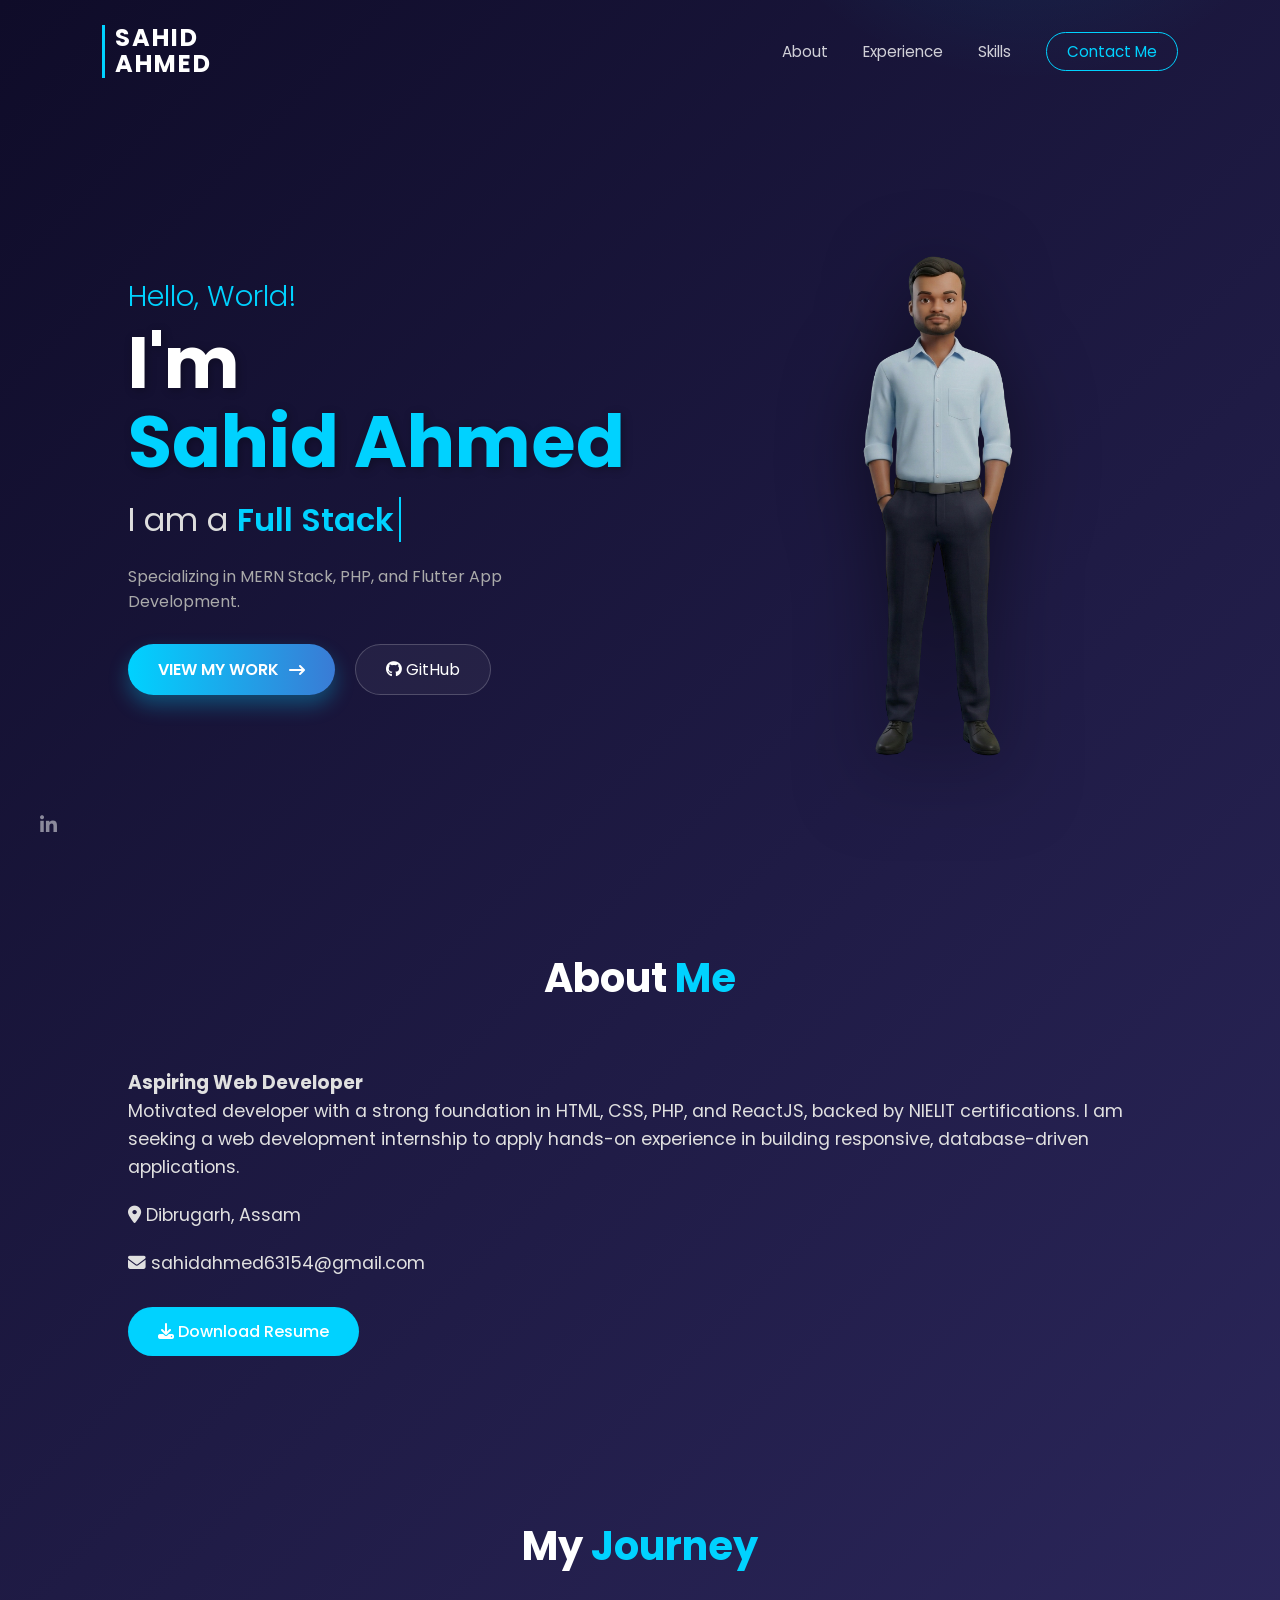
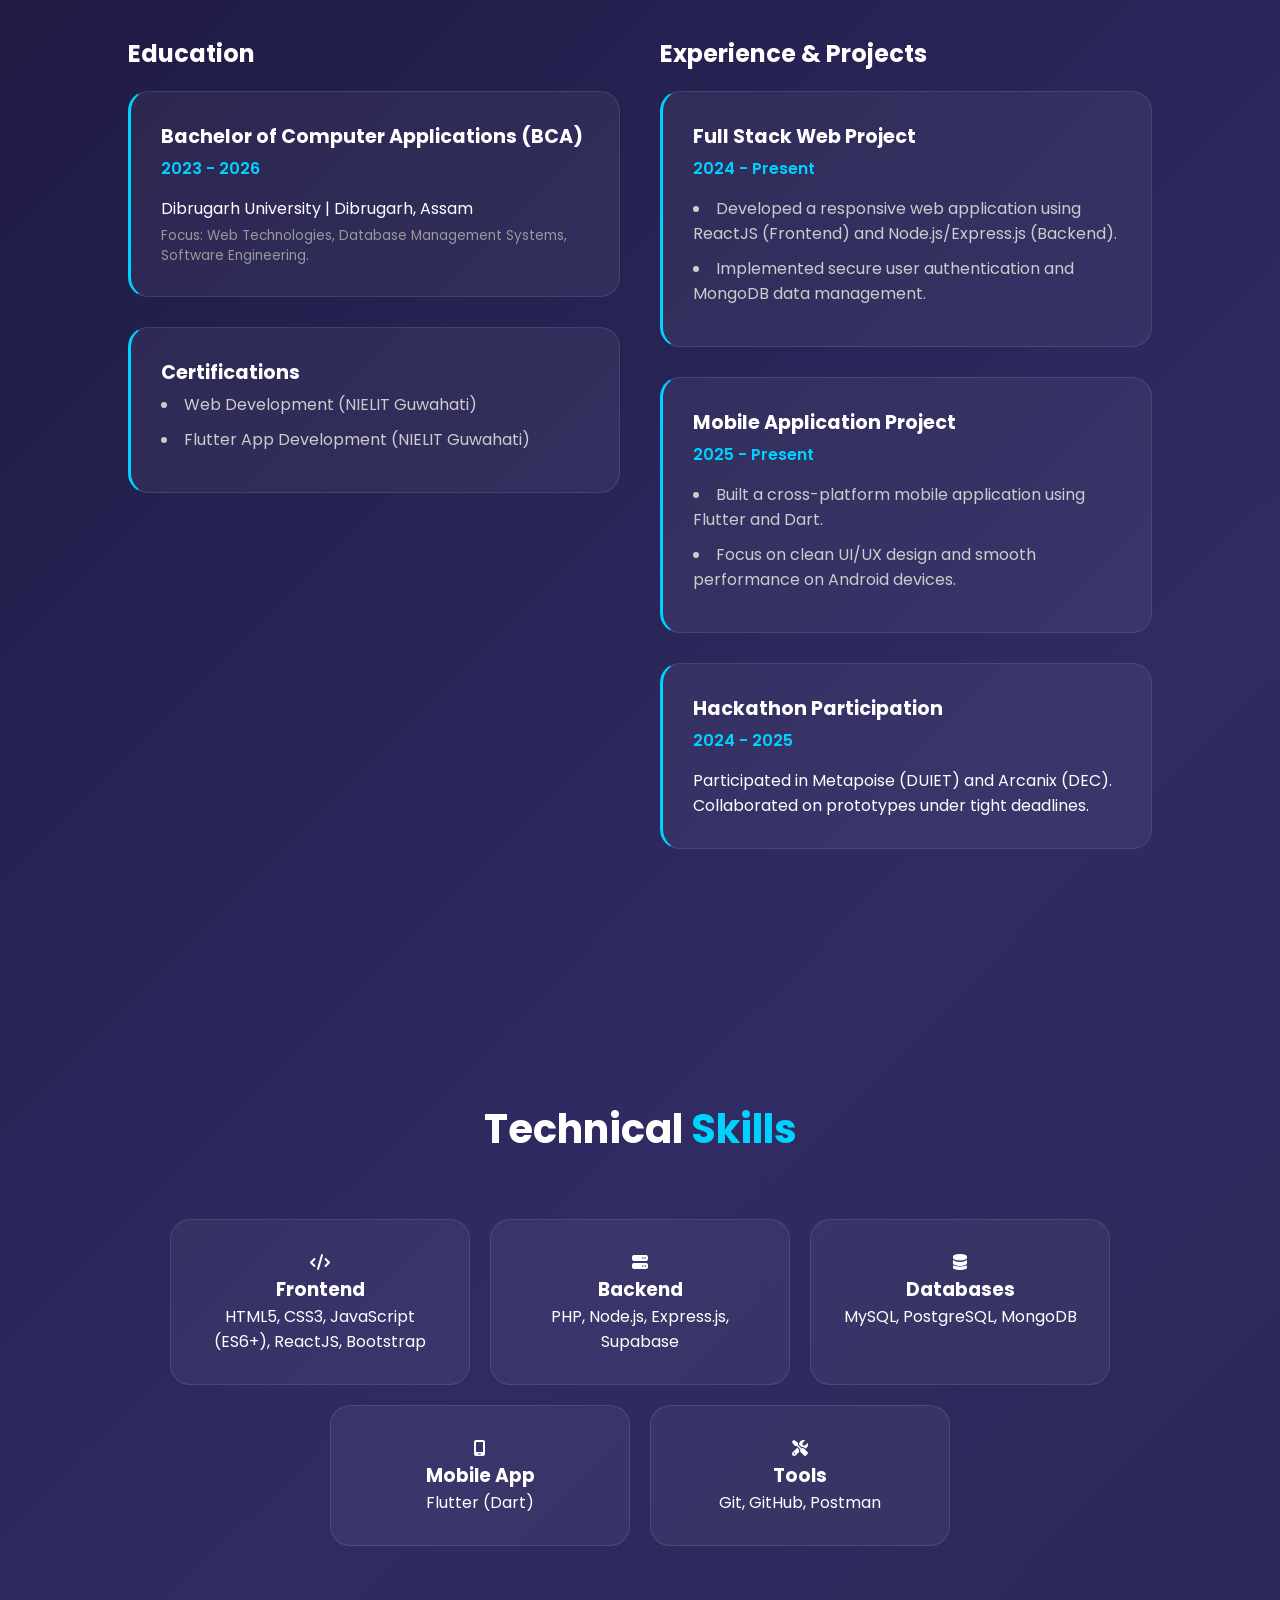
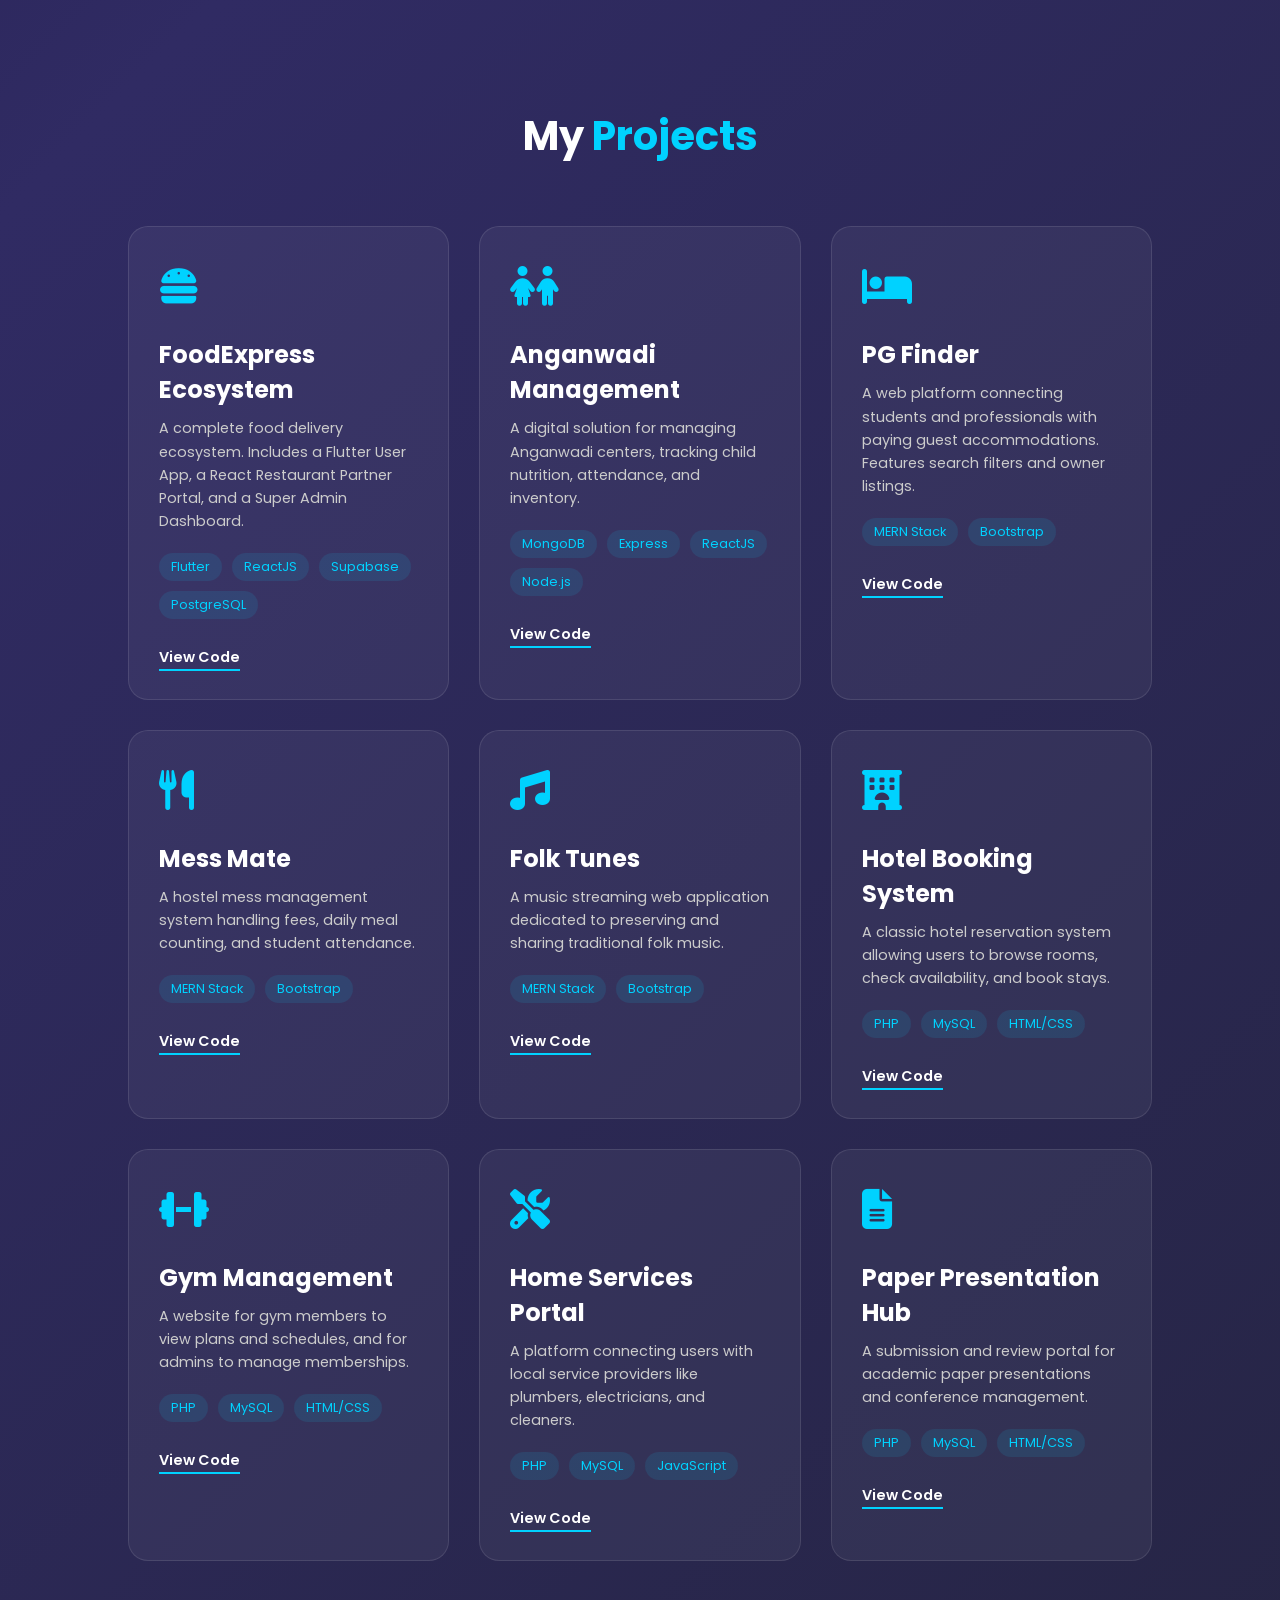
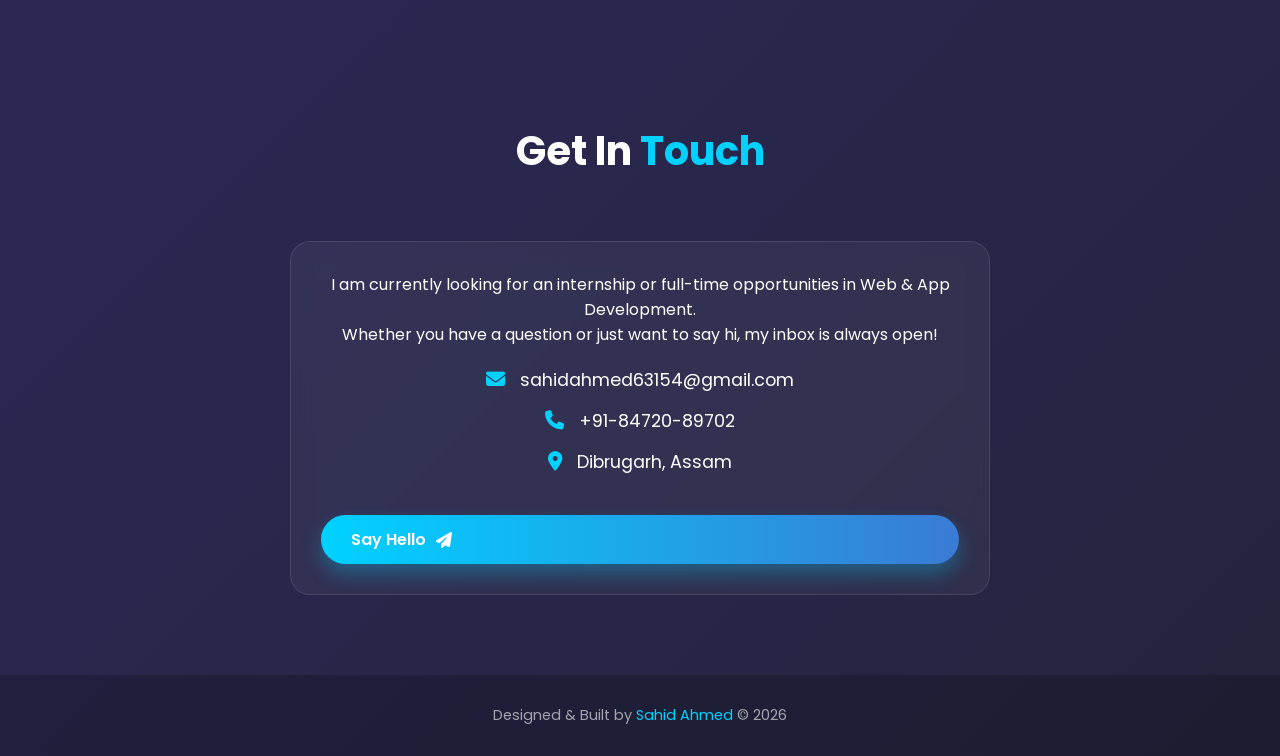
==== commit 156d64a9: "Updates UI commit" ====
--- a/index.html
+++ b/index.html
@@ -12,314 +12,48 @@
 
     <div class="background-blob"></div>
 
-    <header>
-        <a href="#" class="logo">SAHID <br> AHMED</a>
-        <nav>
-            <ul>
-                <li><a href="#about">About</a></li>
-                <li><a href="#experience">Experience</a></li>
-                <li><a href="#skills">Skills</a></li>
-                <li><a href="#contact" class="btn-contact">Contact Me</a></li>
-            </ul>
-        </nav>
-    </header>
-
-    <section class="hero">
-        <div class="hero-content">
-            <h3 class="fade-in delay-1">Hello, World!</h3>
-            <h1 class="fade-in delay-2">I'm <br> <span class="highlight">Sahid Ahmed</span></h1>
-            
-            <h2 class="typing-container fade-in delay-3">I am a <span class="typing-text"></span></h2>
-            
-            <p class="fade-in delay-3 sub-text">
-                Specializing in MERN Stack, PHP, and Flutter App Development.
-            </p>
-
-            <div class="fade-in delay-4 buttons-container">
-                <a href="#projects" class="main-btn">
-                    VIEW MY WORK 
-                    <i class="fa-solid fa-arrow-right-long icon-arrow"></i>
-                </a>
-                <a href="https://github.com/Sahid1411" target="_blank" class="secondary-btn">
-                    <i class="fa-brands fa-github"></i> GitHub
-                </a>
-            </div>
-        </div>
-
-        <div class="hero-image-container fade-in delay-3">
-            <img src="./assets/image-1.png" alt="Sahid Ahmed 3D Avatar" class="avatar parallax-target">
-        </div>
-    </section>
-
-    <section id="about">
-        <h2 class="section-title">About <span>Me</span></h2>
-        <div class="about-container">
-            <div class="about-text">
-                <h3>Aspiring Web Developer</h3>
-                <p>
-                    Motivated developer with a strong foundation in HTML, CSS, PHP, and ReactJS, backed by NIELIT certifications. 
-                    I am seeking a web development internship to apply hands-on experience in building responsive, database-driven applications.
-                </p>
-                <div class="contact-mini">
-                    <p><i class="fa-solid fa-location-dot"></i> Dibrugarh, Assam</p>
-                    <p><i class="fa-solid fa-envelope"></i> sahidahmed63154@gmail.com</p>
-                </div>
-                <a href="./assets/Sahid Resume.pdf" target="_blank" class="btn-download">
-                    <i class="fa-solid fa-download"></i> Download Resume
-                </a>
-            </div>
-        </div>
-    </section>
-
-    <section id="experience">
-        <h2 class="section-title">My <span>Journey</span></h2>
-        
-        <div class="timeline-grid">
-            <div class="education">
-                <h3 style="color:white; margin-bottom:20px; font-size: 1.5rem;">Education</h3>
-                <div class="timeline-box">
-                    <h3>Bachelor of Computer Applications (BCA)</h3>
-                    <span class="date">2023 - 2026</span>
-                    <p>Dibrugarh University | Dibrugarh, Assam</p>
-                    <p style="font-size: 0.85rem; color: #999; margin-top: 5px;">Focus: Web Technologies, Database Management Systems, Software Engineering.</p>
-                </div>
-                <div class="timeline-box">
-                    <h3>Certifications</h3>
-                    <ul>
-                        <li>Web Development (NIELIT Guwahati)</li>
-                        <li>Flutter App Development (NIELIT Guwahati)</li>
-                    </ul>
-                </div>
-            </div>
-
-            <div class="experience">
-                <h3 style="color:white; margin-bottom:20px; font-size: 1.5rem;">Experience & Projects</h3>
-                
-                <div class="timeline-box">
-                    <h3>Full Stack Web Project</h3>
-                    <span class="date">2024 - Present</span>
-                    <ul>
-                        <li>Developed a responsive web application using ReactJS (Frontend) and Node.js/Express.js (Backend).</li>
-                        <li>Implemented secure user authentication and MongoDB data management.</li>
-                    </ul>
-                </div>
-
-                <div class="timeline-box">
-                    <h3>Mobile Application Project</h3>
-                    <span class="date">2025 - Present</span>
-                    <ul>
-                        <li>Built a cross-platform mobile application using Flutter and Dart.</li>
-                        <li>Focus on clean UI/UX design and smooth performance on Android devices.</li>
-                    </ul>
-                </div>
-
-                <div class="timeline-box">
-                    <h3>Hackathon Participation</h3>
-                    <span class="date">2024 - 2025</span>
-                    <p>Participated in Metapoise (DUIET) and Arcanix (DEC). Collaborated on prototypes under tight deadlines.</p>
-                </div>
-            </div>
-        </div>
-    </section>
-
-    <section id="skills">
-        <h2 class="section-title">Technical <span>Skills</span></h2>
-        
-        <div class="skills-container">
-            <div class="skill-card">
-                <i class="fa-solid fa-code"></i>
-                <h3>Frontend</h3>
-                <p>HTML5, CSS3, JavaScript (ES6+), ReactJS</p>
-            </div>
-            <div class="skill-card">
-                <i class="fa-solid fa-server"></i>
-                <h3>Backend</h3>
-                <p>PHP, Node.js, Express.js</p>
-            </div>
-            <div class="skill-card">
-                <i class="fa-solid fa-database"></i>
-                <h3>Databases</h3>
-                <p>MySQL, PostgreSQL, MongoDB</p>
-            </div>
-            <div class="skill-card">
-                <i class="fa-solid fa-mobile-screen"></i>
-                <h3>Mobile App</h3>
-                <p>Flutter (Dart)</p>
-            </div>
-            <div class="skill-card">
-                <i class="fa-solid fa-screwdriver-wrench"></i>
-                <h3>Tools</h3>
-                <p>Git, GitHub, Postman</p>
-            </div>
-        </div>
-    </section>
-
-    <section id="projects" class="projects-section">
-        <h2 class="section-title">My <span class="highlight">Projects</span></h2>
-        
-        <div class="projects-container">
-            
-            <div class="project-card">
-                <div class="card-icon"><i class="fa-solid fa-burger"></i></div>
-                <h3>FoodExpress Ecosystem</h3>
-                <p>A complete food delivery ecosystem. Includes a Flutter User App, a React Restaurant Partner Portal, and a Super Admin Dashboard.</p>
-                <div class="tech-stack">
-                    <span>Flutter</span>
-                    <span>ReactJS</span>
-                    <span>Supabase</span>
-                    <span>PostgreSQL</span>
-                </div>
-                <a href="#" class="card-btn">View Code</a>
-            </div>
-
-            <div class="project-card">
-                <div class="card-icon"><i class="fa-solid fa-children"></i></div>
-                <h3>Anganwadi Management</h3>
-                <p>A digital solution for managing Anganwadi centers, tracking child nutrition, attendance, and inventory.</p>
-                <div class="tech-stack">
-                    <span>MongoDB</span>
-                    <span>Express</span>
-                    <span>ReactJS</span>
-                    <span>Node.js</span>
-                </div>
-                <a href="#" class="card-btn">View Code</a>
-            </div>
-
-            <div class="project-card">
-                <div class="card-icon"><i class="fa-solid fa-bed"></i></div>
-                <h3>PG Finder</h3>
-                <p>A web platform connecting students and professionals with paying guest accommodations. Features search filters and owner listings.</p>
-                <div class="tech-stack">
-                    <span>MERN Stack</span>
-                    <span>Bootstrap</span>
-                </div>
-                <a href="#" class="card-btn">View Code</a>
-            </div>
-
-            <div class="project-card">
-                <div class="card-icon"><i class="fa-solid fa-utensils"></i></div>
-                <h3>Mess Mate</h3>
-                <p>A hostel mess management system handling fees, daily meal counting, and student attendance.</p>
-                <div class="tech-stack">
-                    <span>MERN Stack</span>
-                    <span>Bootstrap</span>
-                </div>
-                <a href="#" class="card-btn">View Code</a>
-            </div>
-
-            <div class="project-card">
-                <div class="card-icon"><i class="fa-solid fa-music"></i></div>
-                <h3>Folk Tunes</h3>
-                <p>A music streaming web application dedicated to preserving and sharing traditional folk music.</p>
-                <div class="tech-stack">
-                    <span>MERN Stack</span>
-                    <span>Bootstrap</span>
-                </div>
-                <a href="#" class="card-btn">View Code</a>
-            </div>
-
-            <div class="project-card">
-                <div class="card-icon"><i class="fa-solid fa-hotel"></i></div>
-                <h3>Hotel Booking System</h3>
-                <p>A classic hotel reservation system allowing users to browse rooms, check availability, and book stays.</p>
-                <div class="tech-stack">
-                    <span>PHP</span>
-                    <span>MySQL</span>
-                    <span>HTML/CSS</span>
-                </div>
-                <a href="#" class="card-btn">View Code</a>
-            </div>
-
-            <div class="project-card">
-                <div class="card-icon"><i class="fa-solid fa-dumbbell"></i></div>
-                <h3>Gym Management</h3>
-                <p>A website for gym members to view plans and schedules, and for admins to manage memberships.</p>
-                <div class="tech-stack">
-                    <span>PHP</span>
-                    <span>MySQL</span>
-                    <span>HTML/CSS</span>
-                </div>
-                <a href="#" class="card-btn">View Code</a>
-            </div>
-
-            <div class="project-card">
-                <div class="card-icon"><i class="fa-solid fa-screwdriver-wrench"></i></div>
-                <h3>Home Services Portal</h3>
-                <p>A platform connecting users with local service providers like plumbers, electricians, and cleaners.</p>
-                <div class="tech-stack">
-                    <span>PHP</span>
-                    <span>MySQL</span>
-                    <span>JavaScript</span>
-                </div>
-                <a href="#" class="card-btn">View Code</a>
-            </div>
-
-            <div class="project-card">
-                <div class="card-icon"><i class="fa-solid fa-file-lines"></i></div>
-                <h3>Paper Presentation Hub</h3>
-                <p>A submission and review portal for academic paper presentations and conference management.</p>
-                <div class="tech-stack">
-                    <span>PHP</span>
-                    <span>MySQL</span>
-                    <span>HTML/CSS</span>
-                </div>
-                <a href="#" class="card-btn">View Code</a>
-            </div>
-
-        </div>
-    </section>
-
-    <section id="contact" class="contact-section">
-        <h2 class="section-title">Get In <span class="highlight">Touch</span></h2>
-        
-        <div class="contact-container">
-            <div class="contact-content">
-                <p>I am currently looking for an internship or full-time opportunities in Web & App Development.</p>
-                <p>Whether you have a question or just want to say hi, my inbox is always open!</p>
-                
-                <div class="contact-details">
-                    <div class="contact-item">
-                        <i class="fa-solid fa-envelope"></i>
-                        <span>sahidahmed63154@gmail.com</span>
-                    </div>
-                    <div class="contact-item">
-                        <i class="fa-solid fa-phone"></i>
-                        <span>+91-84720-89702</span>
-                    </div>
-                    <div class="contact-item">
-                        <i class="fa-solid fa-location-dot"></i>
-                        <span>Dibrugarh, Assam</span>
-                    </div>
-                </div>
-
-                <a href="mailto:sahidahmed63154@gmail.com" class="main-btn contact-btn">
-                    Say Hello <i class="fa-solid fa-paper-plane"></i>
-                </a>
-            </div>
-        </div>
-    </section>
-
-    <footer>
-        <p>Designed & Built by <span class="highlight">Sahid Ahmed</span> © <span id="real_date"></span></p>
-    </footer>
-
-    <div class="social-sidebar fade-in delay-4">
-        <a href="https://www.linkedin.com/in/sahid-ahmed-0505822b9/" target="_blank"><i class="fa-brands fa-linkedin-in"></i></a>
-        <!-- <a href="#"><i class="fa-brands fa-instagram"></i></a> -->
-        <a href="mailto:sahidahmed63154@gmail.com"><i class="fa-envelope"></i></a>
-    </div>
-
-    <script src="script.js"></script>
+    <div id="header-placeholder"></div>
+    <div id="hero-placeholder"></div>
+    <div id="about-placeholder"></div>
+    <div id="experience-placeholder"></div>
+    <div id="skills-placeholder"></div>
+    <div id="projects-placeholder"></div>
+    <div id="contact-placeholder"></div>
+    <div id="footer-placeholder"></div>
+    <div id="sidebar-placeholder"></div>
 
     <script>
-       function setDate() { 
-            const now = new Date();
-            const year = now.getFullYear();
-            document.getElementById('real_date').innerHTML = year;
-        }
+        // List of all component files
+        const components = [
+            { id: 'header-placeholder', file: 'components/header.html' },
+            { id: 'hero-placeholder', file: 'components/hero.html' },
+            { id: 'about-placeholder', file: 'components/about.html' },
+            { id: 'experience-placeholder', file: 'components/experience.html' },
+            { id: 'skills-placeholder', file: 'components/skills.html' },
+            { id: 'projects-placeholder', file: 'components/projects.html' },
+            { id: 'contact-placeholder', file: 'components/contact.html' },
+            { id: 'footer-placeholder', file: 'components/footer.html' },
+            { id: 'sidebar-placeholder', file: 'components/sidebar.html' }
+        ];
 
-        // 2. Call the function here immediately
-        setDate();
+        // Fetch all components simultaneously
+        Promise.all(components.map(comp => 
+            fetch(comp.file)
+                .then(response => response.text())
+                .then(data => {
+                    document.getElementById(comp.id).innerHTML = data;
+                })
+        )).then(() => {
+            // This runs ONLY AFTER all HTML is injected into the page.
+            
+            // 1. Set the dynamic footer date
+            document.getElementById('real_date').innerHTML = new Date().getFullYear();
+
+            // 2. Inject script.js so it can correctly find the elements (like typing-text)
+            const mainScript = document.createElement('script');
+            mainScript.src = 'script.js';
+            document.body.appendChild(mainScript);
+        });
     </script>
 </body>
 </html>
--- a/style.css
+++ b/style.css
@@ -304,11 +304,18 @@
 .timeline-box ul li { margin-bottom: 10px; }
 
 /* Skills Grid */
-.skills-container { display: grid; grid-template-columns: repeat(auto-fit, minmax(250px, 1fr)); gap: 20px; }
-.skill-card { text-align: center; }
-.skill-card i { font-size: 2rem; color: var(--accent); margin-bottom: 15px; }
-.skill-card h3 { color: #fff; margin-bottom: 10px; }
-.skill-card p { color: #ccc; font-size: 0.9rem; }
+.skills-container { 
+    display: flex;
+    flex-wrap: wrap;
+    justify-content: center;
+    gap: 20px; 
+}
+
+.skill-card { 
+    flex: 1 1 250px;       /* Grows and shrinks, starting at 250px */
+    max-width: 300px;      /* Prevents the lone bottom card from stretching entirely across the screen */
+    text-align: center; 
+}
 
 /* Projects Grid */
 .projects-container { 
